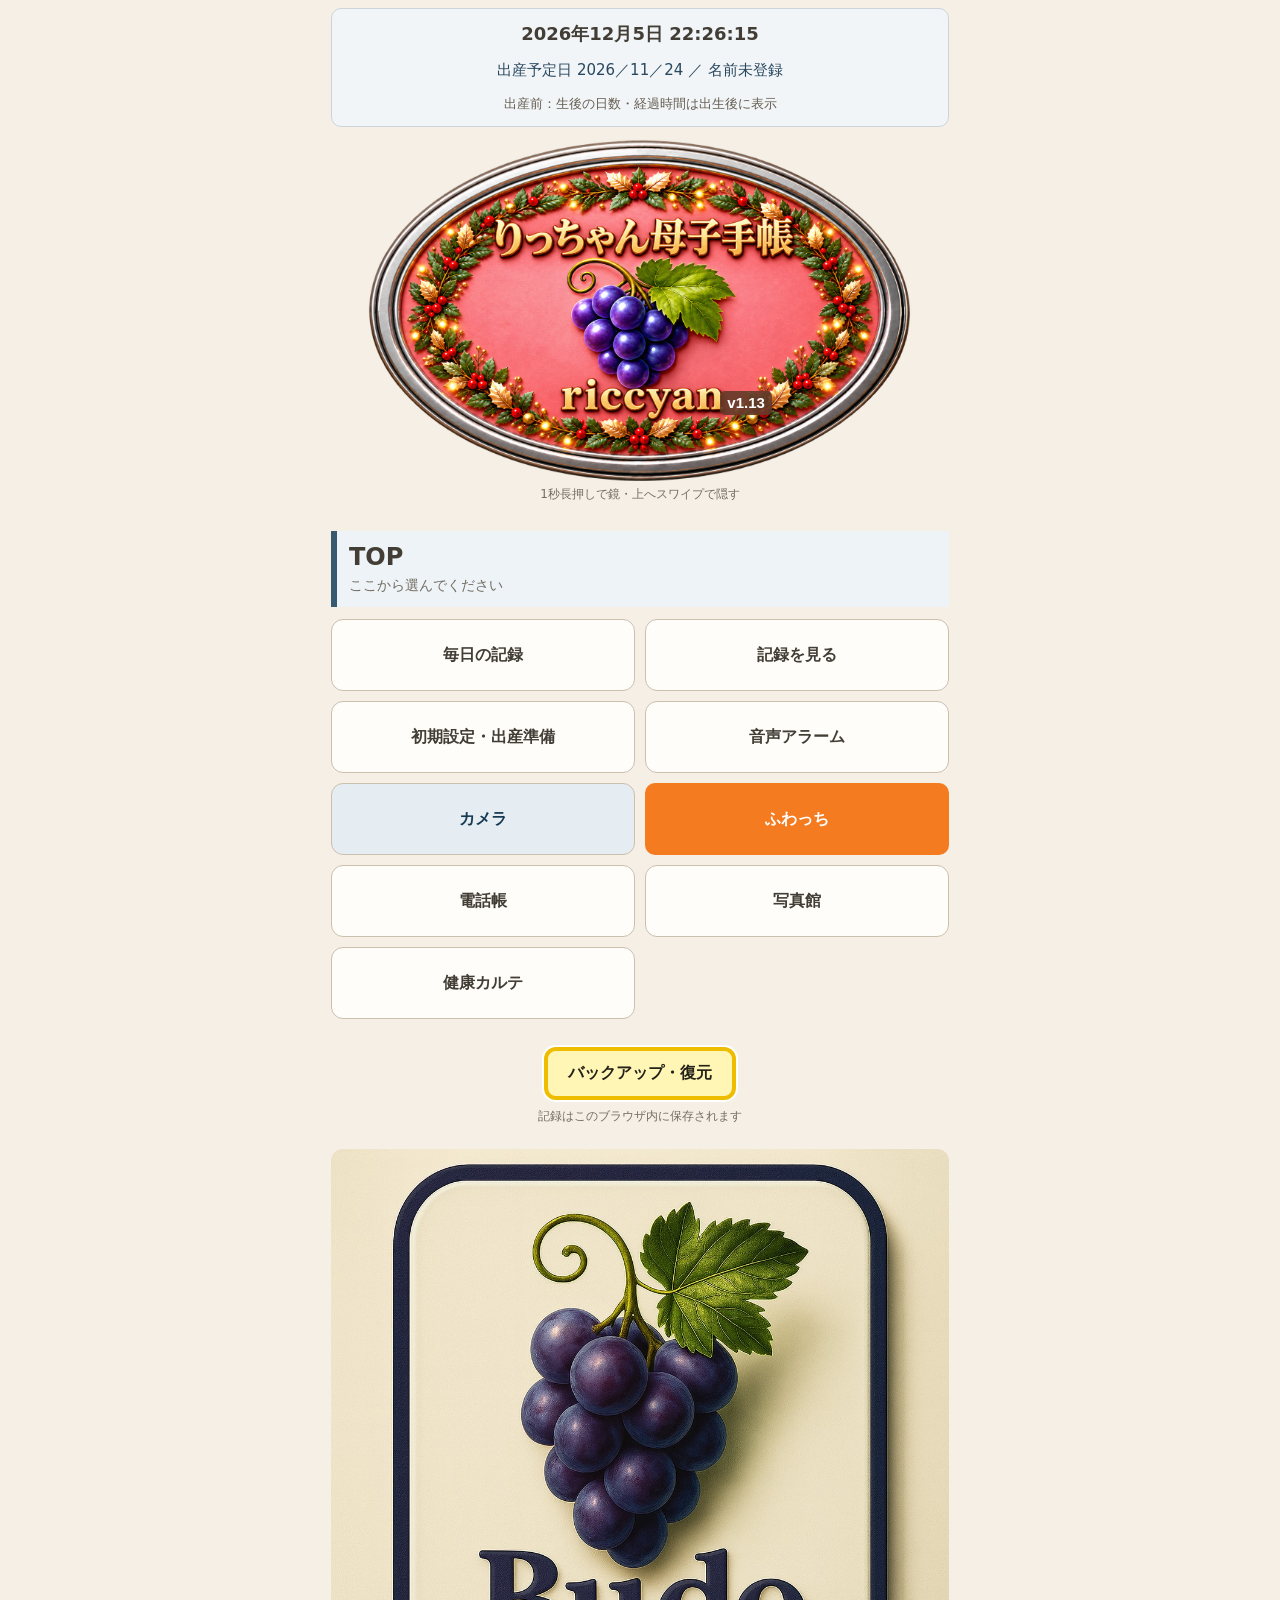
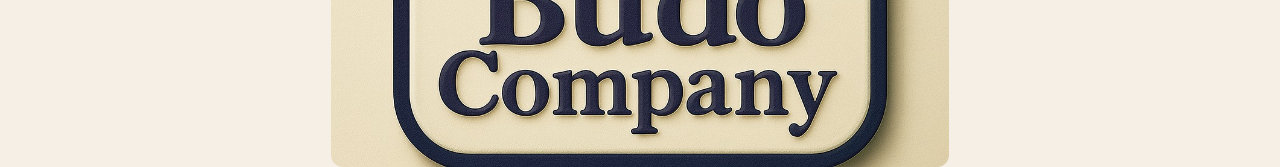
==== index.html @ f656ac37 "Add files via upload" ====
<!doctype html><html lang="ja"><meta charset="utf-8"><meta name="viewport" content="width=device-width,initial-scale=1,viewport-fit=cover"><meta name="theme-color" content="#f6efe5"><title>りっちゃん母子手帳</title><link rel="stylesheet" href="style.css?v=1.13"><body><main><button id="sign" class="sign" aria-label="りっちゃん母子手帳・1秒長押しで鏡"><img src="riccyan-sign-v1.02.png" alt="りっちゃん母子手帳 riccyan" width="1678" height="937"><small>1秒長押しで鏡・上へスワイプで隠す</small><span id="sign-version">v1.13</span></button><div id="clock-strip" role="group" aria-label="現在日時と出生からの経過時間"><div id="clock-now">時計を読み込み中…</div><small id="clock-age">出生日は設定から登録できます</small></div><nav id="nav"></nav><section id="view"></section><footer><button id="settings">設定・バックアップ</button><small>記録はこのブラウザ内に保存されます</small></footer></main><dialog id="dialog"></dialog><p id="status" role="status" aria-live="polite"></p><script src="core.js?v=1.13"></script><script src="app.js?v=1.13"></script><script src="expense-template.js?v=1.13"></script><script src="expense.js?v=1.13"></script><script src="extra.js?v=1.13"></script><script src="usability.js?v=1.13"></script><script src="header.js?v=1.13"></script><script src="administration.js?v=1.13"></script><script src="vaccine-library.js?v=1.13"></script><script src="folders.js?v=1.13"></script><script src="practical.js?v=1.13"></script><script src="alarms.js?v=1.13"></script><script src="clarity.js?v=1.13"></script><script src="family.js?v=1.13"></script><script src="clinic.js?v=1.13"></script><script src="daily-records.js?v=1.13"></script><script src="interaction.js?v=1.13"></script></body></html>
---- style.css ----
:root{font-family:system-ui,-apple-system,'Noto Sans JP',sans-serif;color:#423e36;background:#f6efe5;font-size:16px}*{box-sizing:border-box}body{margin:0}main{max-width:650px;margin:auto;padding:20px 16px 40px}button,input,textarea,select{font:inherit;color:inherit}button{min-height:46px;padding:10px 13px;border:1px solid #cbbfae;background:#fffdf9;border-radius:12px;cursor:pointer}button:focus-visible{outline:3px solid #8b9c70;outline-offset:2px}button.primary,nav button.active{background:#e0e8d9;border-color:#8d9e7d}button.danger{color:#973c35}input,textarea,select{padding:11px;border:1px solid #cbbfae;border-radius:8px;background:#fff;width:100%;min-height:45px}input::placeholder{color:#999}label{display:block;margin:12px 0}label small,small{display:block;color:#746d62;font-size:12px}h2{font-size:21px;font-weight:600;margin:22px 0 12px}h3{font-size:17px;margin:20px 0 10px}.sign{width:100%;background:#eadcc6;padding:24px 8px}.sign strong{display:block;font-size:25px;letter-spacing:1px;font-weight:600}.intro{text-align:center;color:#817262;font-size:14px}nav,.grid{display:grid;grid-template-columns:1fr 1fr;gap:9px}nav{margin:20px 0}nav button{padding:15px 4px}.row{display:flex;gap:9px;align-items:center;flex-wrap:wrap}.row>*{flex:1;min-width:0}.metrics{display:grid;grid-template-columns:1fr 1fr;gap:9px;margin:14px 0}.metric{padding:13px;border-radius:12px;background:#eeeadd}.metric strong{display:block;font-size:22px;font-weight:600}.metric span{font-size:13px}.entry{display:flex;align-items:center;gap:10px;padding:13px 0;border-bottom:1px solid #e3d9ca}.entry .info{flex:1;min-width:0;overflow-wrap:anywhere}.entry button{font-size:13px;padding:5px 10px}.empty{color:#81766a;padding:18px 0}.hint{font-size:13px;color:#766d60;line-height:1.7}textarea{min-height:120px;resize:vertical}.photos{display:grid;grid-template-columns:1fr 1fr;gap:12px}.photos img{width:100%;aspect-ratio:1;object-fit:cover;border-radius:12px}figure{margin:0}figcaption{font-size:13px;overflow-wrap:anywhere}footer{margin-top:28px;text-align:center}footer small{margin-top:14px}dialog{max-width:600px;width:calc(100% - 28px);max-height:90dvh;overflow:auto;border:1px solid #cbbfae;border-radius:18px;padding:20px;background:#fffaf2}dialog::backdrop{background:#332c2566}.actions{display:flex;gap:10px;margin-top:20px}.actions button{flex:1}video{width:100%;transform:scaleX(-1);border-radius:12px;background:#262626}#status{position:fixed;bottom:12px;left:50%;transform:translateX(-50%);background:#383d30;color:white;border-radius:12px;padding:12px;max-width:90%;z-index:9}#status:empty{display:none}.chart{width:100%;height:auto;display:block}svg text{font:12px system-ui;fill:#514a40}.chartbox{margin-bottom:20px}.check{display:flex;align-items:center;gap:10px}.check input{width:22px;min-height:22px}.check span{flex:1}.check.done span{text-decoration:line-through;color:#8a8175}details{margin:16px 0}summary{cursor:pointer;min-height:44px;padding:10px 0}@media(max-width:360px){main{padding:12px}.sign strong{font-size:22px}.metric strong{font-size:19px}}
.timeline{display:block;width:100%;text-align:left;margin:10px 0;padding:14px;border-left:5px solid #8d9e7d}.timeline strong{display:block}.receipt-image{max-width:100%;max-height:480px;object-fit:contain}.voice-controls{display:flex;gap:7px}.voice-controls button{flex:1;padding:12px 3px}.prewrap{white-space:pre-wrap;overflow-wrap:anywhere}dl{display:grid;grid-template-columns:1fr;gap:4px}dt{font-weight:600;margin-top:8px}dd{margin:0}article{border-bottom:1px solid #d6c9b6;padding-bottom:14px}button:disabled{opacity:.5;cursor:default}@media print{body{background:white}main{max-width:none;padding:0}nav,.sign,.intro,footer,#status,#print-visit{display:none!important}article{break-inside:avoid}dialog{display:none}}

.sign{padding:0;background:transparent;border:0;border-radius:0}.sign img{display:block;width:100%;height:auto}.sign small{margin-top:5px}
main{padding-bottom:145px}#nav{grid-template-columns:repeat(3,minmax(0,1fr));gap:7px;margin:14px 0 9px}#nav button{padding:12px 3px;min-width:0}.small-sign .sign{display:flex;align-items:center;justify-content:center;gap:10px}.small-sign .sign img{width:190px;max-width:65%}.small-sign .sign small{font-size:12px}.small-sign .intro{display:none}.display-options{display:flex;gap:8px;justify-content:flex-end;margin-bottom:12px}.display-options button{font-size:12px;min-height:36px;padding:5px 9px}.last-care{background:#eeeadd;padding:9px 12px;border-radius:12px}.last-care p{margin:5px 0}.last-care small{display:inline;margin-left:8px}.sleep-panel{display:flex;align-items:center;gap:8px;margin:9px 0;flex-wrap:wrap}.sleep-panel span{flex:1;min-width:120px}.quick-grid{display:grid;grid-template-columns:repeat(2,minmax(0,1fr));gap:9px}.quick-grid button{min-height:51px}.latest-growth{font-size:13px;line-height:1.6}.food-chips{display:flex;flex-wrap:wrap;gap:7px}.food-chips button{font-size:14px}.graph-controls{display:grid;grid-template-columns:1fr 1fr;gap:12px}.usable-chart text{font-size:14px}.back-button{margin-bottom:12px}.check input{flex:none}.report-options{margin:14px 0}.doctor-view .sign,.doctor-view .intro,.doctor-view #nav,.doctor-view footer,.doctor-view #status,.doctor-view #undo-strip{display:none}.doctor-view main{padding-bottom:25px}#thumb-dock{position:fixed;bottom:0;left:50%;transform:translateX(-50%);width:min(100%,650px);padding:10px 12px calc(10px + env(safe-area-inset-bottom));display:flex;gap:7px;background:#f4ebddf5;border-top:1px solid #d6c9b6;z-index:4;box-shadow:0 -3px 15px #55443315}#thumb-dock button{flex:1;min-width:0;padding:12px 2px;font-size:15px;min-height:52px;background:#e0e8d9;border-color:#9baa8d}#undo-strip{position:fixed;bottom:90px;left:50%;transform:translateX(-50%);width:min(94%,600px);background:#3d4935;color:#fff;padding:10px 13px;border-radius:12px;display:flex;gap:10px;align-items:center;z-index:7}#undo-strip[hidden]{display:none}#undo-strip span{flex:1}#undo-strip button{min-height:40px;padding:6px 12px;color:#423e36}#status{bottom:150px}.input-focused #thumb-dock{display:none}@media(max-width:360px){.display-options{justify-content:space-between}.small-sign .sign img{width:170px}#thumb-dock{padding-left:7px;padding-right:7px;gap:5px}#thumb-dock button{font-size:14px}.last-care{font-size:14px}}@media print{#thumb-dock,#undo-strip,.display-options,.back-button,.report-options{display:none!important}main{padding:0}}
/* v1.04 看板と時計 */
main{padding-top:8px}.sign{display:block;width:100%;overflow:hidden;max-height:470px;opacity:1;transition:max-height .22s ease,opacity .18s ease;margin:0;touch-action:pan-x;user-select:none;-webkit-user-select:none;-webkit-touch-callout:none}.sign img{width:100%;pointer-events:none}.sign small{pointer-events:none;font-size:12px;margin:2px 0 6px}.sign-hidden .sign{max-height:0;opacity:0;pointer-events:none}.sign:focus-visible{outline-offset:-3px}#clock-strip{width:100%;background:#e8e1d4;color:#423e36;padding:7px 10px;border-radius:8px;line-height:1.45;text-align:center;font-variant-numeric:tabular-nums;touch-action:pan-x;user-select:none;-webkit-user-select:none}#clock-now{font-size:16px;white-space:nowrap}#clock-age{display:block;font-size:12px;color:#655e52;min-height:18px}#undo-strip{position:static;transform:none;width:100%;margin:10px 0;padding:7px 10px;min-height:0;box-shadow:none;z-index:auto;font-size:14px;flex-wrap:wrap}#undo-strip[hidden]{display:none!important}#undo-strip span{flex:1;min-width:150px}#undo-strip button{flex:none;min-height:40px}#status{pointer-events:none;bottom:95px;max-width:min(90%,600px);font-size:14px}#dialog[open]~#status{display:none}.doctor-view #clock-strip{display:none}.display-options{margin:7px 0}#nav{margin-top:10px}@media(prefers-reduced-motion:reduce){.sign{transition:none}}@media(max-width:360px){#clock-now{font-size:14px}#clock-age{font-size:11px}.sign small{font-size:11px}}@media print{#clock-strip{display:none!important}}
.page-navigation,.dialog-navigation{display:flex;gap:9px;margin:0 0 14px}.page-navigation button,.dialog-navigation button{flex:1}.home-modes{display:grid;grid-template-columns:1fr 1fr;gap:12px}.home-modes button{min-height:72px;font-weight:600}.day-heading h2{font-size:20px}.day-summary{background:#eeeadd;padding:10px 14px;border-radius:8px}.day-summary dl{margin:0}.day-record{display:flex;gap:12px;padding:14px 0;break-inside:avoid}.day-time{width:65px;flex:none;font-variant-numeric:tabular-nums}.day-content{flex:1;min-width:0;overflow-wrap:anywhere}.day-content strong{font-weight:500}.day-content p{margin:7px 0}.day-content button{margin-top:8px}.day-memo{margin:18px 0;border-top:1px solid #cbbfae}.receipt-finder{background:#282925;border-radius:10px;padding:10px;color:#fff}.receipt-finder video{width:100%;max-height:360px;object-fit:contain;transform:none;background:#141414}.receipt-finder p{font-size:14px}.receipt-finder button{color:#423e36;margin:5px}.receipt-finder #receipt-shutter{min-height:56px;min-width:130px;background:#e1e8da}.receipt-image[hidden],video[hidden]{display:none}.doctor-view .page-navigation{display:flex}.doctor-view .report-options{display:block}.doctor-view .day-heading{margin-top:10px}@media print{.page-navigation,.dialog-navigation,#nav,footer,.report-options,.day-record button,.day-memo button{display:none!important}.day-heading h2{margin-top:0}main{max-width:none}.day-summary{background:transparent;border-bottom:1px solid #777;padding:6px 0}.day-record{font-size:12px;padding:7px 0}.day-content p{margin:3px 0}.day-memo{break-inside:avoid}}

/* v1.06 */
.folder-grid{display:grid;gap:8px;margin:14px 0}.folder-grid button{display:flex;align-items:center;gap:12px;text-align:left;min-height:54px;background:#fff;border:1px solid #bbb}.folder-grid button span:last-child{margin-left:auto}.folder-icon{color:#a77b2c;font-size:24px}.breadcrumbs{display:flex;align-items:center;gap:4px;flex-wrap:wrap;margin:12px 0}.breadcrumbs button{border:0;background:transparent;padding:5px 7px;min-height:36px;font-size:13px}.date-shortcuts{display:flex;gap:7px;align-items:end;flex-wrap:wrap;margin:14px 0}.date-shortcuts label{margin:0;flex:1;min-width:145px}.choices{display:flex;flex-wrap:wrap;gap:8px}.choices label{display:flex;align-items:center;gap:6px;padding:9px;border:1px solid #c3bbae;border-radius:6px;background:#fff;min-height:44px;margin:0}.choices input{width:auto;margin:0}.choices label:has(input:checked){background:#e2ecdf;border-color:#426b52}fieldset{margin:16px 0;border:1px solid #b9b4aa;border-radius:7px;padding:12px}legend{padding:0 6px}.leaf-record{border-bottom:1px solid #c7c4bd;padding:14px 0}.leaf-record p{margin:8px 0}.graph-controls{flex-wrap:wrap}.vax-encyclopedia dt{font-weight:bold;border-top:1px solid #d2cdc2;padding-top:12px;margin-top:12px}.vax-encyclopedia dd{margin:8px 0 12px;line-height:1.8}.ocr-section{border:1px solid #a6b6a0;border-radius:8px;padding:12px;margin:16px 0}.ocr-section textarea{min-height:140px}#ocr-status{font-weight:600}.page-navigation button{min-width:90px}@media(max-width:480px){.graph-controls label{flex:1;min-width:85px}.breadcrumbs{gap:0}.breadcrumbs button{font-size:12px}}
/* v1.07：実用の入口を明確にする */
.sign{position:relative}#sign-version{position:absolute;left:63%;top:68%;font:700 clamp(10px,2.7vw,15px)/1.2 sans-serif;color:#fff;background:#653b29e8;padding:3px 7px;border-radius:5px;pointer-events:none}footer .backup-special{border:4px solid #efbd00;background:#fff6b5;color:#242218;font-weight:800;padding:12px 20px;box-shadow:0 0 0 2px #fff}footer small{display:block;margin-top:8px}.whowatch-button{display:flex;justify-content:center;align-items:center;min-height:52px;padding:12px;border-radius:10px;background:#f47b20;color:#fff;text-decoration:none;font-weight:800}.camera-home{background:#e6edf2!important;color:#173a53!important}.graph-first{border-bottom:2px solid #c3cec0;margin-bottom:22px;padding-bottom:12px}.graph-first h3{margin-top:12px}.ocr-archive-text{white-space:pre-wrap;overflow-wrap:anywhere}.camera-mode main,.alarm-mode main{max-width:100%;min-height:100dvh}.camera-mode #sign,.camera-mode #clock-strip,.camera-mode #nav,.camera-mode footer,.alarm-mode #sign,.alarm-mode #clock-strip,.alarm-mode #nav,.alarm-mode footer{display:none}.fast-camera{background:#131717;color:#fff;border-radius:12px;overflow:hidden;position:relative;text-align:center}.fast-camera video{width:100%;max-height:65dvh;object-fit:contain;display:block}.fast-camera p{padding:8px}.fast-camera #fast-shutter{width:90px;height:70px;border-radius:35px;border:5px solid #ddd;background:#fff;color:#111;font-weight:bold;font-size:20px;margin:10px}.native-camera-button{position:relative;overflow:hidden;display:inline-flex;align-items:center;min-height:48px;background:#fff;border:1px solid #aaa;padding:10px;border-radius:8px}.native-camera-button input{position:absolute;inset:0;opacity:0;width:100%;height:100%;cursor:pointer}#shot-image{max-width:100%;max-height:45dvh;object-fit:contain}.alarm-face{text-align:center;padding:16px 8px;background:#15282b;color:#fff;border-radius:14px}#alarm-big-clock{font-size:clamp(44px,12vw,110px);font-variant-numeric:tabular-nums;line-height:1.3;font-weight:700}#alarm-next{font-size:18px;overflow-wrap:anywhere}#alarm-countdown{font-size:clamp(18px,5vw,30px);padding:15px}#alarm-chips{display:grid;grid-template-columns:repeat(auto-fit,minmax(130px,1fr));gap:10px;margin:16px 0}.alarm-item{border:1px solid #c0c5bf;border-radius:9px;padding:8px;display:grid;gap:6px}.alarm-item button{min-height:42px}.alarm-chip{display:grid;gap:5px;user-select:none;-webkit-user-select:none;touch-action:pan-y}.alarm-chip.enabled{background:#d7ebd7;border:2px solid #48754b}.alarm-chip strong{font-size:22px}.alarm-repeat.active{background:#efdfac;border-color:#a7892b}.alarm-hold{width:100%;min-height:94px;background:#c85f2c;color:#fff;font-size:20px;font-weight:800;user-select:none;-webkit-user-select:none}.alarm-ring-controls{display:flex;gap:12px;margin:12px 0}.alarm-ring-controls button{flex:1;font-size:18px;min-height:54px}.alarm-ring-controls button:first-child{background:#942b31;color:#fff}.camera-mode #view,.alarm-mode #view{padding-top:8px}@media(min-width:850px){.camera-mode main{max-width:900px}.alarm-mode main{max-width:960px}}.home-modes{display:grid;grid-template-columns:repeat(2,minmax(0,1fr));gap:10px}#nav{flex-wrap:wrap}
/* v1.08 clear navigation */
[hidden]{display:none!important}
.focused-mode #sign{display:none!important}
.page-navigation,.dialog-navigation{display:flex;gap:12px;padding:10px 0;background:#fff;position:sticky;top:0;z-index:4}
.page-navigation button,.dialog-navigation button{min-height:48px;min-width:100px;background:#eaf3fc;color:#183f64;border:2px solid #91b5d6;font-weight:700}
.page-navigation [data-home],.dialog-navigation [data-home]{background:#fff3dc;border-color:#ccad70;color:#57411d}
.top-marker{border-left:6px solid #385a71;background:#edf3f6;padding:12px;font-size:24px}
.top-marker small{display:block;font-size:14px;font-weight:400;margin-top:6px}
.milk-total{background:#eef5fa;border:1px solid #abc5d7;border-radius:10px;padding:12px;margin:12px 0}
.milk-total p{font-size:26px;font-weight:700;margin:6px 0}
#dialog input[type=datetime-local]{min-height:48px;width:100%;box-sizing:border-box}
/* v1.09 family header, observation palette and wheels */
#clock-strip{position:relative;margin:0 0 12px;padding:12px 8px;background:#f2f5f7;border:1px solid #ccd4db;border-radius:10px;text-align:center;touch-action:pan-y}
#clock-now{font-size:18px;font-weight:700}#clock-profile{font-size:15px;margin:6px 0}#clock-age{display:block;font-size:13px}
.cover-photo{text-align:center;margin:20px 0}.cover-photo button{width:100%;max-width:320px;padding:8px;background:#fff}.baby-photo{display:block;max-width:100%;max-height:260px;object-fit:contain;border-radius:10px;margin:auto}.photo-placeholder{display:block;border:2px dashed #acb8c2;padding:28px 12px;border-radius:10px;color:#475b69}.photo-placeholder small{font-size:14px}
#company-logo{display:flex;align-items:center;justify-content:center;gap:8px;margin:25px 0 12px;color:#6b497a;font-size:18px}#company-logo svg{width:54px;height:54px}
.phonebook-grid{display:grid;grid-template-columns:repeat(2,minmax(0,1fr));gap:12px}.phone-slot{min-height:100px;overflow-wrap:anywhere;display:flex;flex-direction:column;gap:6px}.phone-slot small{color:#687981}.phone-call{display:block;padding:16px;background:#e8f1eb;border:2px solid #9ab5a2;border-radius:12px;text-align:center;font-weight:bold;margin:14px 0;color:#294631}
.swatch-grid{display:grid;gap:8px;margin:12px 0}.urine-palette{grid-template-columns:repeat(5,minmax(0,1fr))}.poo-palette{grid-template-columns:repeat(3,minmax(0,1fr))}.swatch{padding:5px!important;border:2px solid #cbd1d6!important;background:#fff!important;min-width:0;min-height:48px}.swatch span{display:block;height:42px;border:1px solid #b8b8b8;border-radius:5px}.swatch small{font-size:12px;display:block;margin-top:4px;color:#303a40}.swatch[aria-pressed=true]{outline:3px solid #385a71;outline-offset:1px}.selected-colour{display:flex;align-items:center;gap:14px;background:#f3f5f7;padding:12px;border-radius:10px}#colour-preview{width:74px;height:54px;border:1px solid #777;border-radius:6px;flex-shrink:0}.colour-picker{min-width:0}
.month-navigation{display:flex;align-items:center;justify-content:space-between;gap:6px;margin:14px 0}.colour-calendar{display:grid;grid-template-columns:repeat(7,minmax(0,1fr));gap:4px}.weekday{text-align:center;font-size:13px}.colour-day{padding:5px 2px!important;min-height:84px;min-width:0;display:flex;flex-direction:column;gap:5px;align-items:center;background:#fff!important;border:1px solid #bec8d0!important}.colour-day small{font-size:10px}.day-swatches{display:flex;flex-wrap:wrap;justify-content:center;gap:2px}.day-swatches i{display:block;width:12px;height:16px;border:1px solid #a0a0a0}.record-colour{display:inline-block;width:38px;height:30px;border:1px solid #999;border-radius:5px;float:right}.colour-month-button{margin:10px 0;width:100%;background:#eef0f8}
.input-methods{display:flex;gap:8px;margin:4px 0 12px}.input-methods button{font-size:13px;min-height:36px;padding:6px 10px}.input-methods button:first-child{background:#eaf1f8}.input-methods button:last-child{background:#fff}.wheel-group{display:flex;gap:5px;justify-content:center;margin:20px 0;max-width:100%;overflow-x:auto}.wheel-column{min-width:36px;flex:1;text-align:center}.wheel-column small{display:block;font-size:12px;margin-bottom:6px}.wheel-list{height:144px;overflow-y:auto;scroll-snap-type:y mandatory;overscroll-behavior:contain;padding:48px 0;box-sizing:border-box;border-top:1px solid #b7c9d8;border-bottom:1px solid #b7c9d8;scrollbar-width:none;background:linear-gradient(#f7f9fb 0 33.333%,#e5eff8 33.333% 66.666%,#f7f9fb 66.666%)}.wheel-list::-webkit-scrollbar{display:none}.wheel-list button{display:block;width:100%;height:48px;min-height:48px;margin:0!important;padding:0!important;border:0!important;border-radius:0;background:transparent!important;color:#677884;font-size:21px;scroll-snap-align:center;font-variant-numeric:tabular-nums}.wheel-list button[aria-selected=true]{font-weight:800;color:#143d60}.decimal-dot{align-self:center;font-size:24px}.wheel-column:has([aria-label=年]){min-width:62px}
@media(max-width:380px){.urine-palette{gap:5px}.swatch span{height:36px}.colour-calendar{gap:2px}.wheel-group{gap:2px}}
#clock-profile{display:block;width:100%;min-height:36px;padding:6px;background:transparent;border:0;color:#29485f;border-radius:6px}#clock-profile:focus-visible{outline:2px solid #6993b4}
/* v1.10 supplied phonebook design and company logo */
.phone-directory{background:#fff;border:1px solid #ddd4e4;border-top:3px solid #70527f;border-radius:20px;padding:18px;min-width:0;color:#201526}
.phone-directory h2{margin:4px 0 16px}.phone-directory .hint{color:#715780;line-height:1.7;margin-bottom:16px}
.phone-rows{display:flex;flex-direction:column;gap:12px}.phone-row{display:grid;grid-template-columns:minmax(0,1fr) 68px;gap:8px;align-items:center;min-width:0}
.phone-track{position:relative;height:82px;min-width:0;border-radius:18px;background:#f0eaf4;border:1px solid #cbbbd5;overflow:hidden;touch-action:pan-y}
.phone-line{position:absolute;left:12px;right:18px;top:35px;height:12px;background:#c9bdcf}.phone-symbol{position:absolute;right:12px;top:28px;font-size:27px;color:#735183;line-height:1}
.phone-card{position:absolute;left:5px;top:5px;bottom:5px;width:70%;box-sizing:border-box;display:flex;flex-direction:column;justify-content:center;gap:8px;background:#fff;border:1px solid #cbbbd5;border-radius:13px;padding:9px 18px;pointer-events:none;overflow:hidden;color:#24122b}
.phone-card strong{font-size:14px;white-space:nowrap;overflow:hidden;text-overflow:ellipsis}.phone-card small{font-size:12px;white-space:nowrap;overflow:hidden;text-overflow:ellipsis;color:#6d5978}
.phone-slider{position:absolute;inset:0;width:100%;height:100%;margin:0;padding:0;border:0;background:transparent;appearance:none;-webkit-appearance:none;cursor:grab;touch-action:pan-y;min-height:0}
.phone-slider::-webkit-slider-runnable-track{height:100%;background:transparent}.phone-slider::-webkit-slider-thumb{appearance:none;-webkit-appearance:none;width:70%;height:80px;background:transparent;border:0}.phone-slider::-moz-range-track{height:100%;background:transparent}.phone-slider::-moz-range-thumb{width:70%;height:80px;background:transparent;border:0}.phone-slider:focus-visible{outline:3px solid #826299;outline-offset:-4px}.phone-slider:disabled{opacity:1;cursor:default}
.phone-edit-button{min-height:50px;padding:8px!important;border:1px solid #cbbbd5;background:#fff;border-radius:13px;color:#25142d;font-size:14px}
#company-logo{display:block;width:100%;max-width:100%;margin:24px 0 0;padding:0;box-sizing:border-box}#company-logo img{display:block;width:100%;height:auto;max-width:100%;border-radius:12px}
@media(max-width:400px){.phone-directory{padding:12px}.phone-row{grid-template-columns:minmax(0,1fr) 56px;gap:7px}.phone-card{padding:8px}.phone-card strong{font-size:13px}.phone-card small{font-size:11px}}
/* v1.11 observation, medical day sheet, gallery and protected reset */
.health-dates{display:grid;grid-template-columns:auto minmax(0,1fr) auto;gap:8px;align-items:start;margin:12px 0}.health-dates label{margin:0}.health-sheet{padding:16px;background:#fff;border:1px solid #bac9d3;border-radius:12px;touch-action:pan-y}.health-sheet header{border-bottom:2px solid #7295ae;padding-bottom:10px}.health-sheet h3{font-size:18px;margin:0 0 8px}.health-sheet header p{margin:8px 0 0;font-size:13px;line-height:1.6}.health-metrics{display:grid;grid-template-columns:repeat(3,minmax(0,1fr));gap:0;margin:12px 0}.health-metrics>div{border-bottom:1px solid #dce4e9;padding:8px 5px;min-width:0}.health-metrics dt{font-size:12px;color:#526773}.health-metrics dd{margin:5px 0 0;font-size:14px;font-weight:bold;overflow-wrap:anywhere}.health-timeline section{display:grid;grid-template-columns:72px minmax(0,1fr);gap:10px;border-top:1px solid #dde4e8;padding:9px 0}.health-timeline time{font-size:12px;color:#536674;overflow-wrap:anywhere}.health-timeline strong{font-size:13px;font-weight:500;line-height:1.6}.health-timeline p{font-size:13px;margin:4px 0}.health-edit{font-size:11px!important;min-height:28px!important;padding:3px 8px!important;margin-top:4px}.health-colour{display:inline-block;width:24px;height:20px;border:1px solid #999;vertical-align:middle;margin-left:5px}.health-footer{margin:12px 0}.health-footer p{font-size:12px}.health-sheet h4{margin:14px 0 7px}.health-timeline:empty:after{content:'記録はありません';font-size:13px;color:#526773}
.gallery-mode{background:#000!important}.gallery-mode main>#clock-strip,.gallery-mode #sign,.gallery-mode footer{display:none!important}#gallery-view{position:fixed;inset:0;z-index:100;background:#000;color:#fff;display:flex;align-items:center;justify-content:center}#gallery-photo{width:100%;height:100%;object-fit:contain;cursor:pointer}.gallery-empty{text-align:center;padding:20px}.gallery-controls{position:absolute;bottom:max(18px,env(safe-area-inset-bottom));left:max(12px,env(safe-area-inset-left));right:100px;display:flex;flex-wrap:wrap;gap:6px;align-items:center;background:#0009;border-radius:10px;padding:6px}.gallery-controls button{background:#262626;color:#fff;border:1px solid #777;min-height:40px;padding:7px 10px;font-size:12px}#gallery-counter{font-size:12px;padding:5px}#gallery-exit{position:absolute;right:max(14px,env(safe-area-inset-right));bottom:max(20px,env(safe-area-inset-bottom));background:#fff;color:#111;border:2px solid #aaa;min-width:76px;min-height:48px;font-weight:700}#gallery-drafts{display:grid;grid-template-columns:repeat(2,minmax(0,1fr));gap:10px}#gallery-drafts figure{margin:0}#gallery-drafts img{width:100%;height:110px;object-fit:contain;background:#eee}#gallery-drafts button{width:100%;font-size:12px;padding:6px}.voice-preview{border:1px solid #aebfcc;background:#eff5f8;border-radius:10px;padding:9px;margin:12px 0}.voice-preview button{font-size:13px;min-height:40px}.voice-preview p{font-size:12px;margin:6px 0}.erase-panel{border:3px solid #d41220;padding:16px;border-radius:14px;margin-top:30px;background:#fff4f4}.erase-panel h3{color:#a60012}.erase-panel p{font-size:13px;line-height:1.7}#erase-button{width:100%;min-height:90px;padding:18px;background:#e00016;color:#fff;border:3px solid #92000c;border-radius:12px;font-size:18px;font-weight:800;touch-action:none;user-select:none;-webkit-user-select:none}#erase-button.armed{animation:erase-flash .6s steps(2,end) infinite}#erase-cancel{width:100%;min-height:48px;margin-top:12px;background:#fff;color:#a00012;border:2px solid #c00015}#weather-results{display:flex;flex-direction:column;gap:8px}#weather-results button{text-align:left;line-height:1.5}#weather-day-line{font-size:13px;line-height:1.7}
@keyframes erase-flash{0%{background:#e00016;color:#fff}50%{background:#fff;color:#c00010}}
@media(max-width:380px){.health-sheet{padding:10px}.health-metrics{grid-template-columns:repeat(2,minmax(0,1fr))}.health-dates{gap:5px}.health-dates button{padding:10px 6px}.gallery-controls{right:92px}}
@media print{body,main{background:#fff!important;max-width:none!important;padding:0!important}#sign,#clock-strip,#nav,footer,.page-navigation,.health-dates,.health-footer,.health-edit,body>dialog,#status{display:none!important}#view>h2,.health-sheet~p{display:none!important}.health-sheet{border:0;padding:0}.health-sheet section{break-inside:avoid}.health-sheet{font-size:10pt}.health-metrics{grid-template-columns:repeat(3,minmax(0,1fr))}}
.reset-notice{position:fixed;inset:0;z-index:10000;margin:0;padding:40px 20px;background:#fff;color:#9c0010;font-size:18px;line-height:1.8}
.weather-credit{display:block;font-size:11px;font-weight:400;margin-top:7px;color:#5b6b75}
/* v1.12 time-based repeated records and compact doctor tables */
.only-clock #clock-profile,.only-clock #clock-age{display:none!important}.only-clock #clock-strip{padding:8px;margin-bottom:8px}body{padding-bottom:0!important}body main{padding-bottom:0!important}footer{padding-bottom:0!important;margin-bottom:0!important}#company-logo{margin-bottom:0!important}#company-logo img{margin-bottom:0!important}
.now-button{display:block;min-height:42px;background:#e8f1f9;border:1px solid #88a9c5;color:#214962;margin:7px 0}.amount-chips{display:flex;flex-wrap:wrap;gap:8px;margin:10px 0}.amount-chips button{min-height:44px;background:#eff4f7}.feed-totals{margin:10px 0}.feed-totals>div{display:grid;grid-template-columns:minmax(120px,1fr) 1.4fr;gap:10px;border-bottom:1px solid #cddbe5;padding:7px 0}.feed-totals dt{font-size:13px}.feed-totals dd{margin:0;font-size:14px;font-weight:700}.health-sheet .milk-total{padding:10px}.health-layout{display:flex;flex-wrap:wrap;gap:8px;margin:10px 0}.health-layout button{font-size:13px;min-height:38px}.health-layout button[aria-pressed=true]{background:#dfeaf4;border:2px solid #7398b5}.health-layout p{width:100%;margin:0}
.health-timeline.event-timeline section{display:block;border:0;padding:0}.event-group{margin:12px 0}.event-group h5{margin:0;padding:9px;background:#eaf0f5;font-size:14px;border:1px solid #c1ced9;border-bottom:0;border-radius:8px 8px 0 0}.event-scroll{max-height:300px;overflow:auto;border:1px solid #c1ced9;overscroll-behavior-y:contain;scrollbar-gutter:stable}.events-table{border-collapse:collapse;width:100%;font-size:13px;table-layout:fixed;background:#fff}.events-table th{position:sticky;top:0;z-index:1;background:#f1f5f8;text-align:left;padding:8px}.events-table th:first-child{width:80px}.events-table td{vertical-align:top;padding:9px 8px;border-bottom:1px solid #dce4eb;overflow-wrap:anywhere;line-height:1.6}.events-table p{margin:4px 0}.events-table td:first-child{font-variant-numeric:tabular-nums;font-size:12px}.event-timeline .health-edit{display:block}
@media(max-width:380px){.feed-totals>div{grid-template-columns:1fr 1.25fr;gap:6px}.events-table th:first-child{width:68px}.events-table td{padding:7px 5px}.event-scroll{max-height:270px}}
@media print{.event-scroll{max-height:none;overflow:visible;scrollbar-gutter:auto}.events-table th{position:static}.health-layout{display:none!important}.event-timeline section,.events-table{break-inside:auto!important}.events-table tr{break-inside:avoid}}
.milk-total p.hint{font-size:.82rem;font-weight:400;line-height:1.5;margin:.5rem 0 0}
/* v1.13 natural scrolling and compact controls */
.event-scroll{overscroll-behavior-y:auto;touch-action:pan-y pinch-zoom;scrollbar-gutter:auto}
#save-question{z-index:10010;max-width:420px}#save-question .actions{margin-bottom:12px}#leave-stay{width:100%}
.phone-row{display:block}.simple-phone{width:100%;height:72px;user-select:none;-webkit-user-select:none;touch-action:pan-y pinch-zoom;cursor:grab}.simple-phone:focus-visible{outline:3px solid #7295ae}.simple-phone .phone-card{width:72%;padding:8px 12px;gap:4px}
#alarm-chips.alarm-slots{display:flex;flex-direction:column;gap:5px;margin-top:10px}.alarm-slots .alarm-item{display:grid;grid-template-columns:minmax(0,1fr) auto;padding:0;border:0;gap:5px}.alarm-slots .alarm-chip{display:grid;grid-template-columns:24px 55px minmax(0,1fr) 35px;align-items:center;gap:5px;text-align:left;padding:7px 8px;min-height:44px;border-radius:7px}.alarm-slots .alarm-chip strong{font-size:15px}.alarm-short{overflow-wrap:anywhere;font-size:14px}.alarm-number{font-size:11px}.alarm-slots [data-alarm-edit]{min-height:44px;font-size:12px;padding:6px}.alarm-empty{text-align:left;min-height:40px;padding:7px 10px;border-radius:7px;font-size:13px;color:#766d60;background:#f8f6f2}.alarm-mode main{min-height:0}
#gallery-photo{touch-action:none;user-select:none;-webkit-user-select:none;-webkit-user-drag:none}.gallery-pick{padding:4px;min-height:0;background:white;width:100%}.gallery-remove{touch-action:pan-y;user-select:none;-webkit-user-select:none}.gallery-pick:focus-visible{outline:3px solid #7295ae}
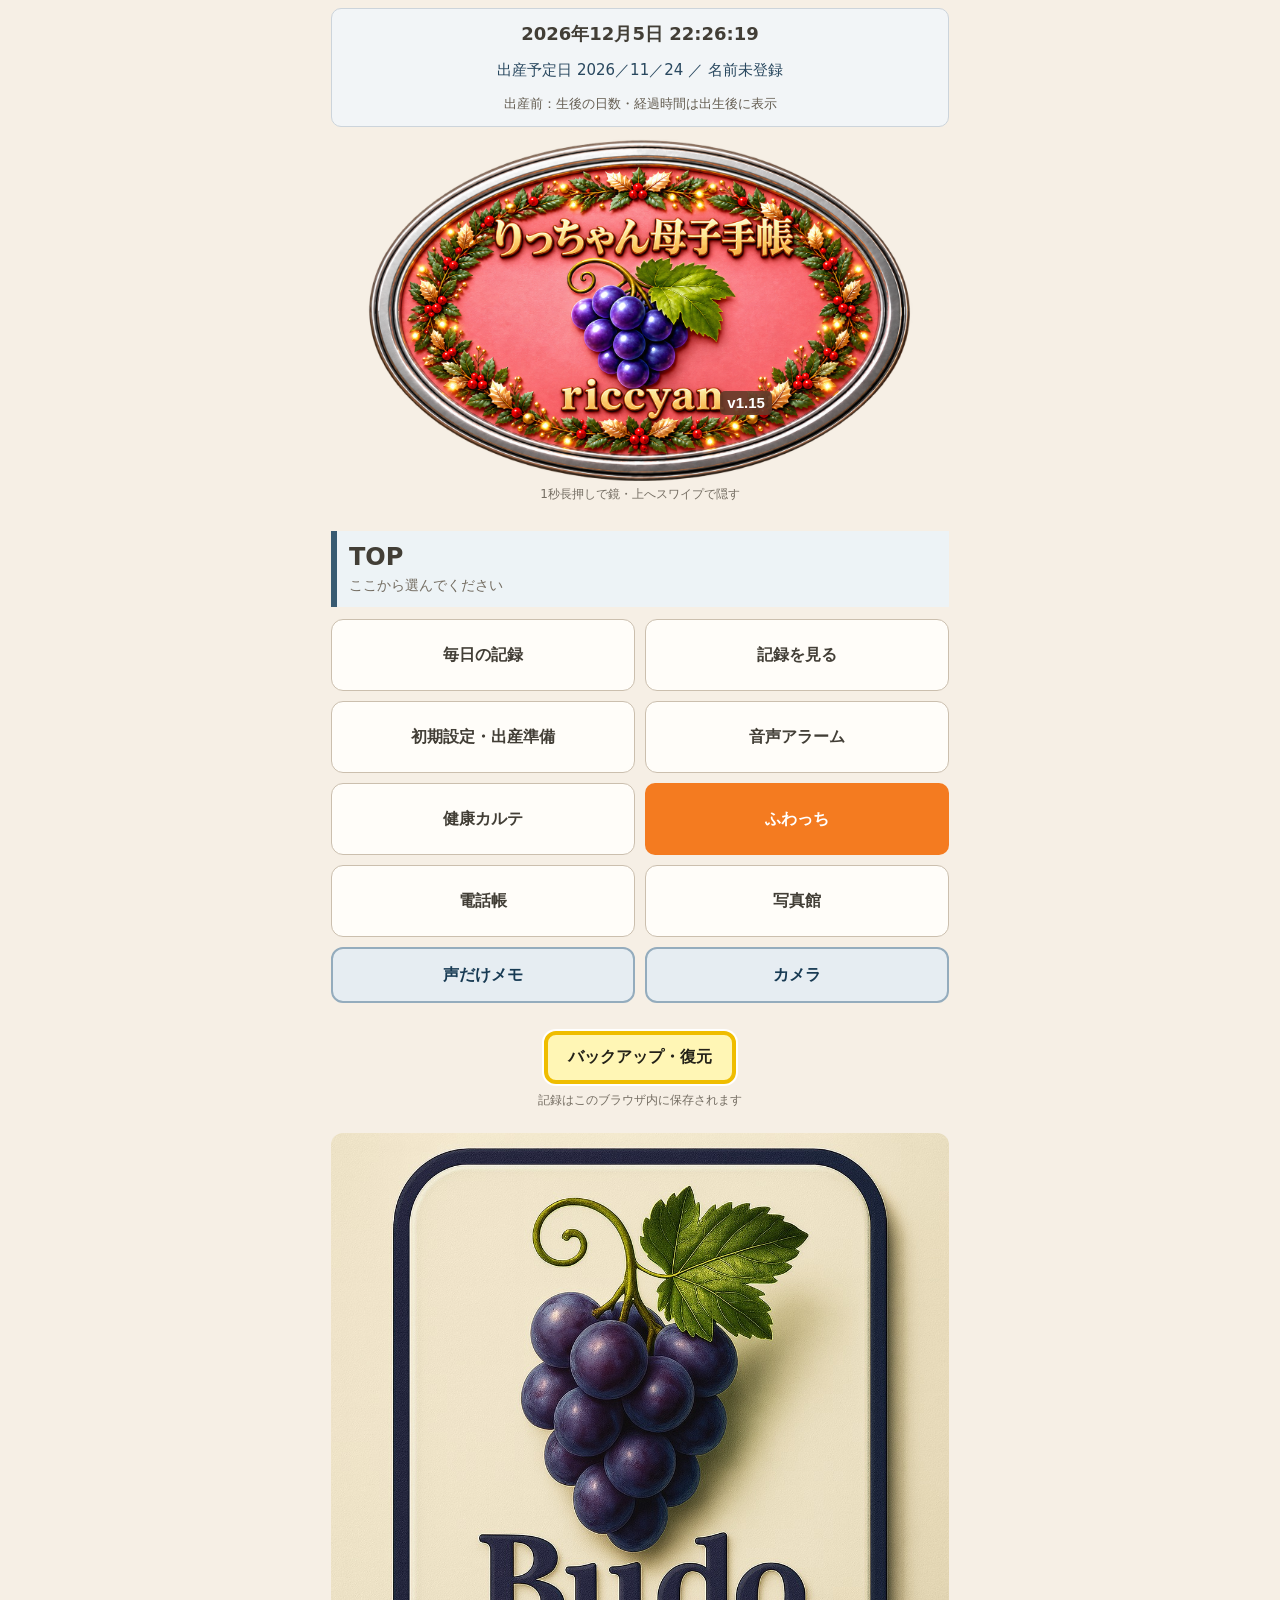
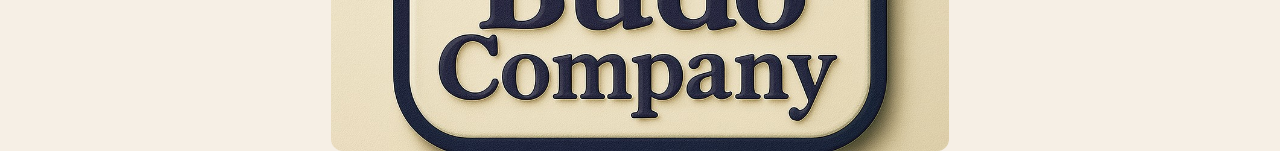
==== commit d9a3a59e: "Add files via upload" ====
--- a/index.html
+++ b/index.html
@@ -1 +1 @@
-<!doctype html><html lang="ja"><meta charset="utf-8"><meta name="viewport" content="width=device-width,initial-scale=1,viewport-fit=cover"><meta name="theme-color" content="#f6efe5"><title>りっちゃん母子手帳</title><link rel="stylesheet" href="style.css?v=1.13"><body><main><button id="sign" class="sign" aria-label="りっちゃん母子手帳・1秒長押しで鏡"><img src="riccyan-sign-v1.02.png" alt="りっちゃん母子手帳 riccyan" width="1678" height="937"><small>1秒長押しで鏡・上へスワイプで隠す</small><span id="sign-version">v1.13</span></button><div id="clock-strip" role="group" aria-label="現在日時と出生からの経過時間"><div id="clock-now">時計を読み込み中…</div><small id="clock-age">出生日は設定から登録できます</small></div><nav id="nav"></nav><section id="view"></section><footer><button id="settings">設定・バックアップ</button><small>記録はこのブラウザ内に保存されます</small></footer></main><dialog id="dialog"></dialog><p id="status" role="status" aria-live="polite"></p><script src="core.js?v=1.13"></script><script src="app.js?v=1.13"></script><script src="expense-template.js?v=1.13"></script><script src="expense.js?v=1.13"></script><script src="extra.js?v=1.13"></script><script src="usability.js?v=1.13"></script><script src="header.js?v=1.13"></script><script src="administration.js?v=1.13"></script><script src="vaccine-library.js?v=1.13"></script><script src="folders.js?v=1.13"></script><script src="practical.js?v=1.13"></script><script src="alarms.js?v=1.13"></script><script src="clarity.js?v=1.13"></script><script src="family.js?v=1.13"></script><script src="clinic.js?v=1.13"></script><script src="daily-records.js?v=1.13"></script><script src="interaction.js?v=1.13"></script></body></html>
+<!doctype html><html lang="ja"><meta charset="utf-8"><meta name="viewport" content="width=device-width,initial-scale=1,viewport-fit=cover"><meta name="theme-color" content="#f6efe5"><title>りっちゃん母子手帳</title><link rel="stylesheet" href="style.css?v=1.15"><body><main><button id="sign" class="sign" aria-label="りっちゃん母子手帳・1秒長押しで鏡"><img src="riccyan-sign-v1.02.png" alt="りっちゃん母子手帳 riccyan" width="1678" height="937"><small>1秒長押しで鏡・上へスワイプで隠す</small><span id="sign-version">v1.15</span></button><div id="clock-strip" role="group" aria-label="現在日時と出生からの経過時間"><div id="clock-now">時計を読み込み中…</div><small id="clock-age">出生日は設定から登録できます</small></div><nav id="nav"></nav><section id="view"></section><footer><button id="settings">設定・バックアップ</button><small>記録はこのブラウザ内に保存されます</small></footer></main><dialog id="dialog"></dialog><p id="status" role="status" aria-live="polite"></p><script src="core.js?v=1.15"></script><script src="app.js?v=1.15"></script><script src="expense-template.js?v=1.15"></script><script src="expense.js?v=1.15"></script><script src="extra.js?v=1.15"></script><script src="usability.js?v=1.15"></script><script src="header.js?v=1.15"></script><script src="administration.js?v=1.15"></script><script src="vaccine-library.js?v=1.15"></script><script src="folders.js?v=1.15"></script><script src="practical.js?v=1.15"></script><script src="alarms.js?v=1.15"></script><script src="clarity.js?v=1.15"></script><script src="family.js?v=1.15"></script><script src="clinic.js?v=1.15"></script><script src="daily-records.js?v=1.15"></script><script src="interaction.js?v=1.15"></script><script src="media-fix.js?v=1.15"></script><script src="sleep-mirror.js?v=1.15"></script></body></html>
--- a/style.css
+++ b/style.css
@@ -67,3 +67,13 @@
 .phone-row{display:block}.simple-phone{width:100%;height:72px;user-select:none;-webkit-user-select:none;touch-action:pan-y pinch-zoom;cursor:grab}.simple-phone:focus-visible{outline:3px solid #7295ae}.simple-phone .phone-card{width:72%;padding:8px 12px;gap:4px}
 #alarm-chips.alarm-slots{display:flex;flex-direction:column;gap:5px;margin-top:10px}.alarm-slots .alarm-item{display:grid;grid-template-columns:minmax(0,1fr) auto;padding:0;border:0;gap:5px}.alarm-slots .alarm-chip{display:grid;grid-template-columns:24px 55px minmax(0,1fr) 35px;align-items:center;gap:5px;text-align:left;padding:7px 8px;min-height:44px;border-radius:7px}.alarm-slots .alarm-chip strong{font-size:15px}.alarm-short{overflow-wrap:anywhere;font-size:14px}.alarm-number{font-size:11px}.alarm-slots [data-alarm-edit]{min-height:44px;font-size:12px;padding:6px}.alarm-empty{text-align:left;min-height:40px;padding:7px 10px;border-radius:7px;font-size:13px;color:#766d60;background:#f8f6f2}.alarm-mode main{min-height:0}
 #gallery-photo{touch-action:none;user-select:none;-webkit-user-select:none;-webkit-user-drag:none}.gallery-pick{padding:4px;min-height:0;background:white;width:100%}.gallery-remove{touch-action:pan-y;user-select:none;-webkit-user-select:none}.gallery-pick:focus-visible{outline:3px solid #7295ae}
+/* v1.14 unified quick access and unmirrored high-quality photo preview */
+.home-modes .quick-home{background:#e6edf2;color:#173a53;border:2px solid #94acbd;font-weight:700;min-height:56px}
+.fast-camera #fast-video{transform:none!important;image-rendering:auto;object-fit:contain;max-height:75dvh;background:#080b0d}
+#shot-preview #shot-image{width:100%;height:auto;max-height:none;object-fit:contain;image-rendering:auto;display:block}
+#alarm-stop{opacity:1;background:#942b31;color:#fff;border:2px solid #6d1821}
+/* v1.15 high-resolution mirror and complete sleep entry */
+#dialog.mirror-dialog{max-width:none;width:100vw;height:100dvh;max-height:100dvh;margin:0;padding:10px;border:0;border-radius:0;background:#111;color:#fff;overflow:hidden}
+.mirror-dialog .dialog-navigation{margin-bottom:8px}.mirror-dialog .dialog-navigation button{color:#263746}
+.mirror-view{height:calc(100% - 64px);display:flex;flex-direction:column;gap:6px;min-height:0}.mirror-view h2{margin:0;font-size:17px}.mirror-view #mirror{flex:1;min-height:0;max-height:none;width:100%;object-fit:contain;transform:scaleX(-1);image-rendering:auto;background:#050505;border-radius:0}.mirror-view p{margin:0;font-size:12px;line-height:1.5}
+.sleep-duration,.sleep-daily-total{border:1px solid #9eb4c6;border-radius:10px;padding:12px;background:#eaf2f7;color:#27465d;line-height:1.6}.sleep-daily-total{margin-top:16px;font-size:14px}.sleep-daily-total p{margin:6px 0 0}.legacy-sleep-notice{background:#fff3cf;border:1px solid #c8b061;border-radius:8px;padding:10px;font-size:13px}
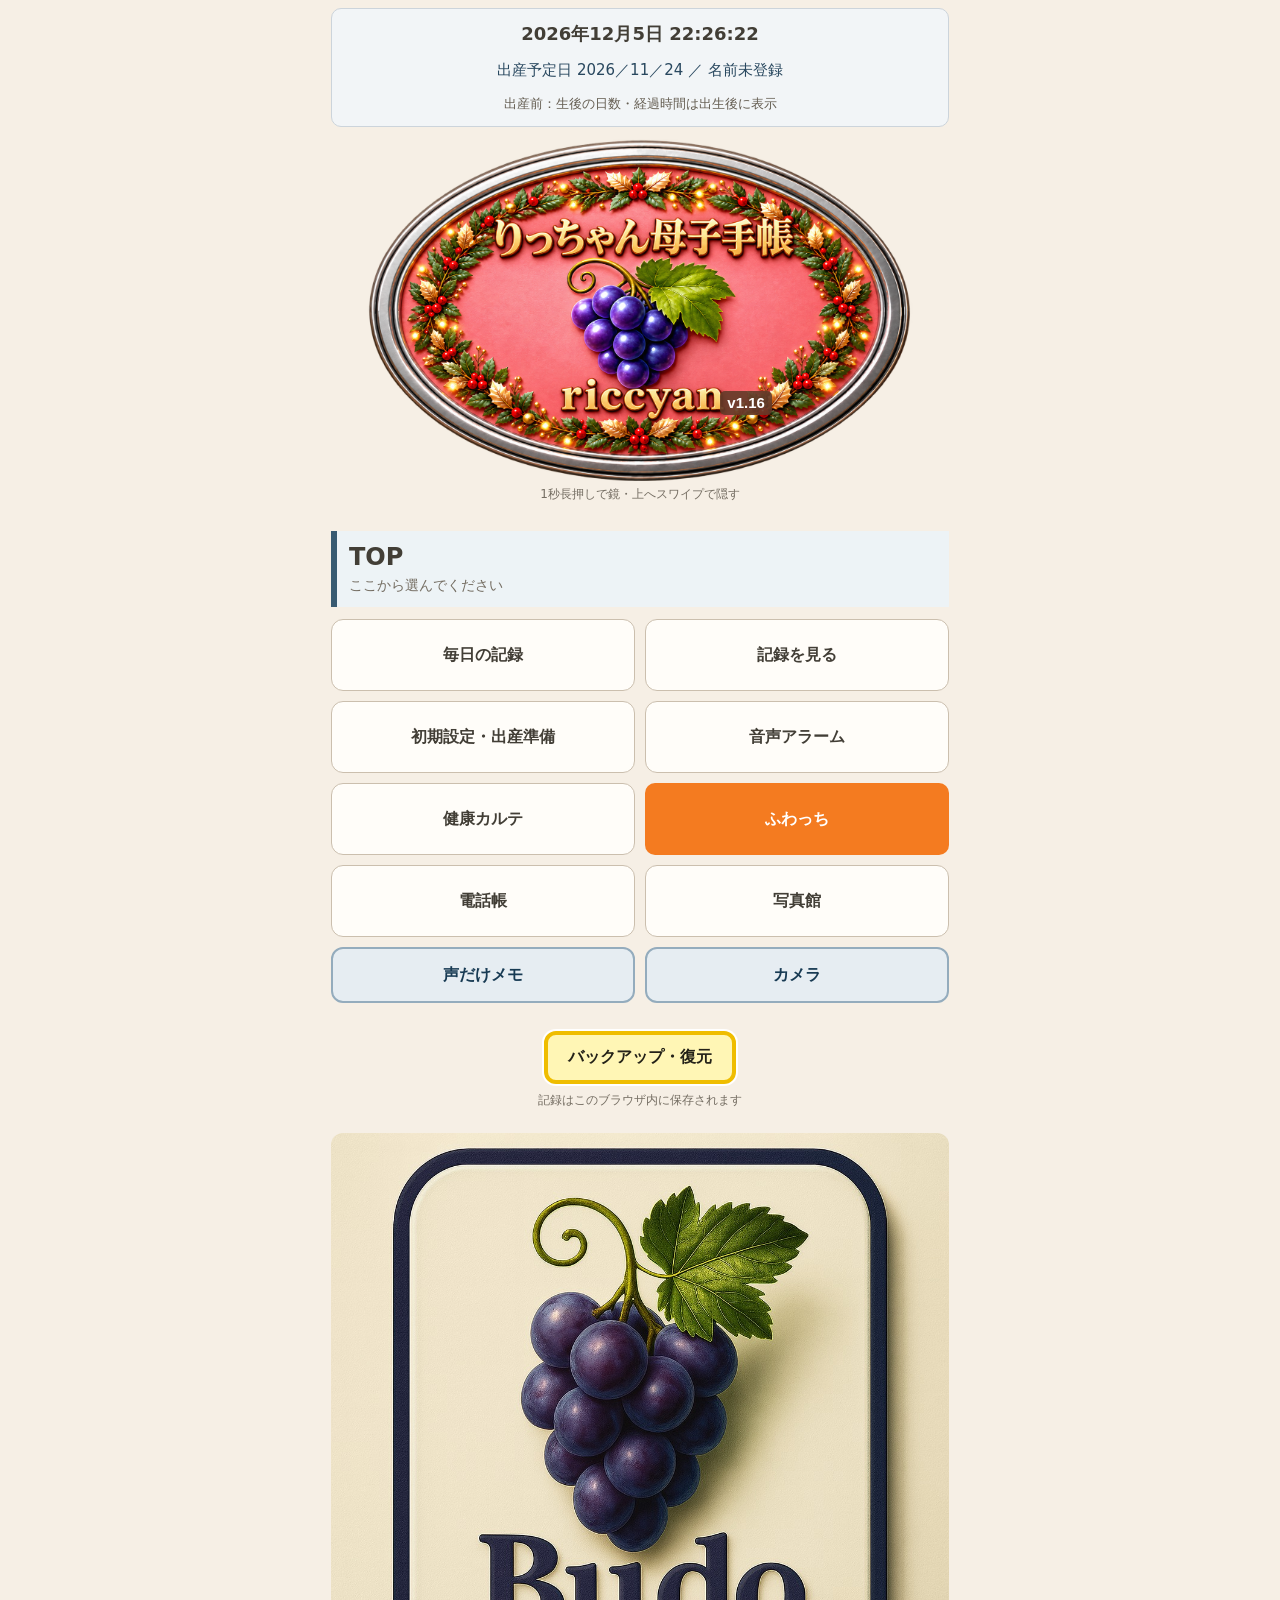
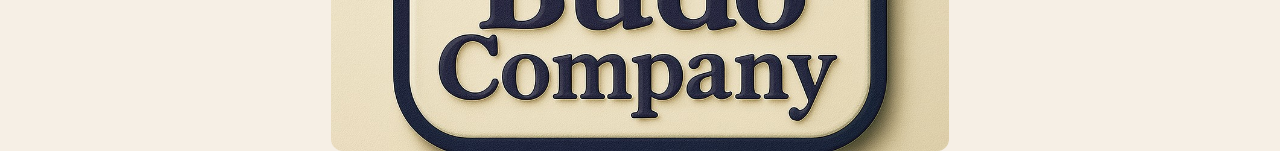
==== commit 9a5a9bfd: "Add files via upload" ====
--- a/index.html
+++ b/index.html
@@ -1 +1 @@
-<!doctype html><html lang="ja"><meta charset="utf-8"><meta name="viewport" content="width=device-width,initial-scale=1,viewport-fit=cover"><meta name="theme-color" content="#f6efe5"><title>りっちゃん母子手帳</title><link rel="stylesheet" href="style.css?v=1.15"><body><main><button id="sign" class="sign" aria-label="りっちゃん母子手帳・1秒長押しで鏡"><img src="riccyan-sign-v1.02.png" alt="りっちゃん母子手帳 riccyan" width="1678" height="937"><small>1秒長押しで鏡・上へスワイプで隠す</small><span id="sign-version">v1.15</span></button><div id="clock-strip" role="group" aria-label="現在日時と出生からの経過時間"><div id="clock-now">時計を読み込み中…</div><small id="clock-age">出生日は設定から登録できます</small></div><nav id="nav"></nav><section id="view"></section><footer><button id="settings">設定・バックアップ</button><small>記録はこのブラウザ内に保存されます</small></footer></main><dialog id="dialog"></dialog><p id="status" role="status" aria-live="polite"></p><script src="core.js?v=1.15"></script><script src="app.js?v=1.15"></script><script src="expense-template.js?v=1.15"></script><script src="expense.js?v=1.15"></script><script src="extra.js?v=1.15"></script><script src="usability.js?v=1.15"></script><script src="header.js?v=1.15"></script><script src="administration.js?v=1.15"></script><script src="vaccine-library.js?v=1.15"></script><script src="folders.js?v=1.15"></script><script src="practical.js?v=1.15"></script><script src="alarms.js?v=1.15"></script><script src="clarity.js?v=1.15"></script><script src="family.js?v=1.15"></script><script src="clinic.js?v=1.15"></script><script src="daily-records.js?v=1.15"></script><script src="interaction.js?v=1.15"></script><script src="media-fix.js?v=1.15"></script><script src="sleep-mirror.js?v=1.15"></script></body></html>
+<!doctype html><html lang="ja"><meta charset="utf-8"><meta name="viewport" content="width=device-width,initial-scale=1,viewport-fit=cover"><meta name="theme-color" content="#f6efe5"><title>りっちゃん母子手帳</title><link rel="stylesheet" href="style.css?v=1.16"><body><main><button id="sign" class="sign" aria-label="りっちゃん母子手帳・1秒長押しで鏡"><img src="riccyan-sign-v1.02.png" alt="りっちゃん母子手帳 riccyan" width="1678" height="937"><small>1秒長押しで鏡・上へスワイプで隠す</small><span id="sign-version">v1.16</span></button><div id="clock-strip" role="group" aria-label="現在日時と出生からの経過時間"><div id="clock-now">時計を読み込み中…</div><small id="clock-age">出生日は設定から登録できます</small></div><nav id="nav"></nav><section id="view"></section><footer><button id="settings">設定・バックアップ</button><small>記録はこのブラウザ内に保存されます</small></footer></main><dialog id="dialog"></dialog><p id="status" role="status" aria-live="polite"></p><script src="core.js?v=1.16"></script><script src="app.js?v=1.16"></script><script src="expense-template.js?v=1.16"></script><script src="expense.js?v=1.16"></script><script src="extra.js?v=1.16"></script><script src="usability.js?v=1.16"></script><script src="header.js?v=1.16"></script><script src="administration.js?v=1.16"></script><script src="vaccine-library.js?v=1.16"></script><script src="folders.js?v=1.16"></script><script src="practical.js?v=1.16"></script><script src="alarms.js?v=1.16"></script><script src="clarity.js?v=1.16"></script><script src="family.js?v=1.16"></script><script src="clinic.js?v=1.16"></script><script src="daily-records.js?v=1.16"></script><script src="interaction.js?v=1.16"></script><script src="media-fix.js?v=1.16"></script><script src="sleep-mirror.js?v=1.16"></script></body></html>
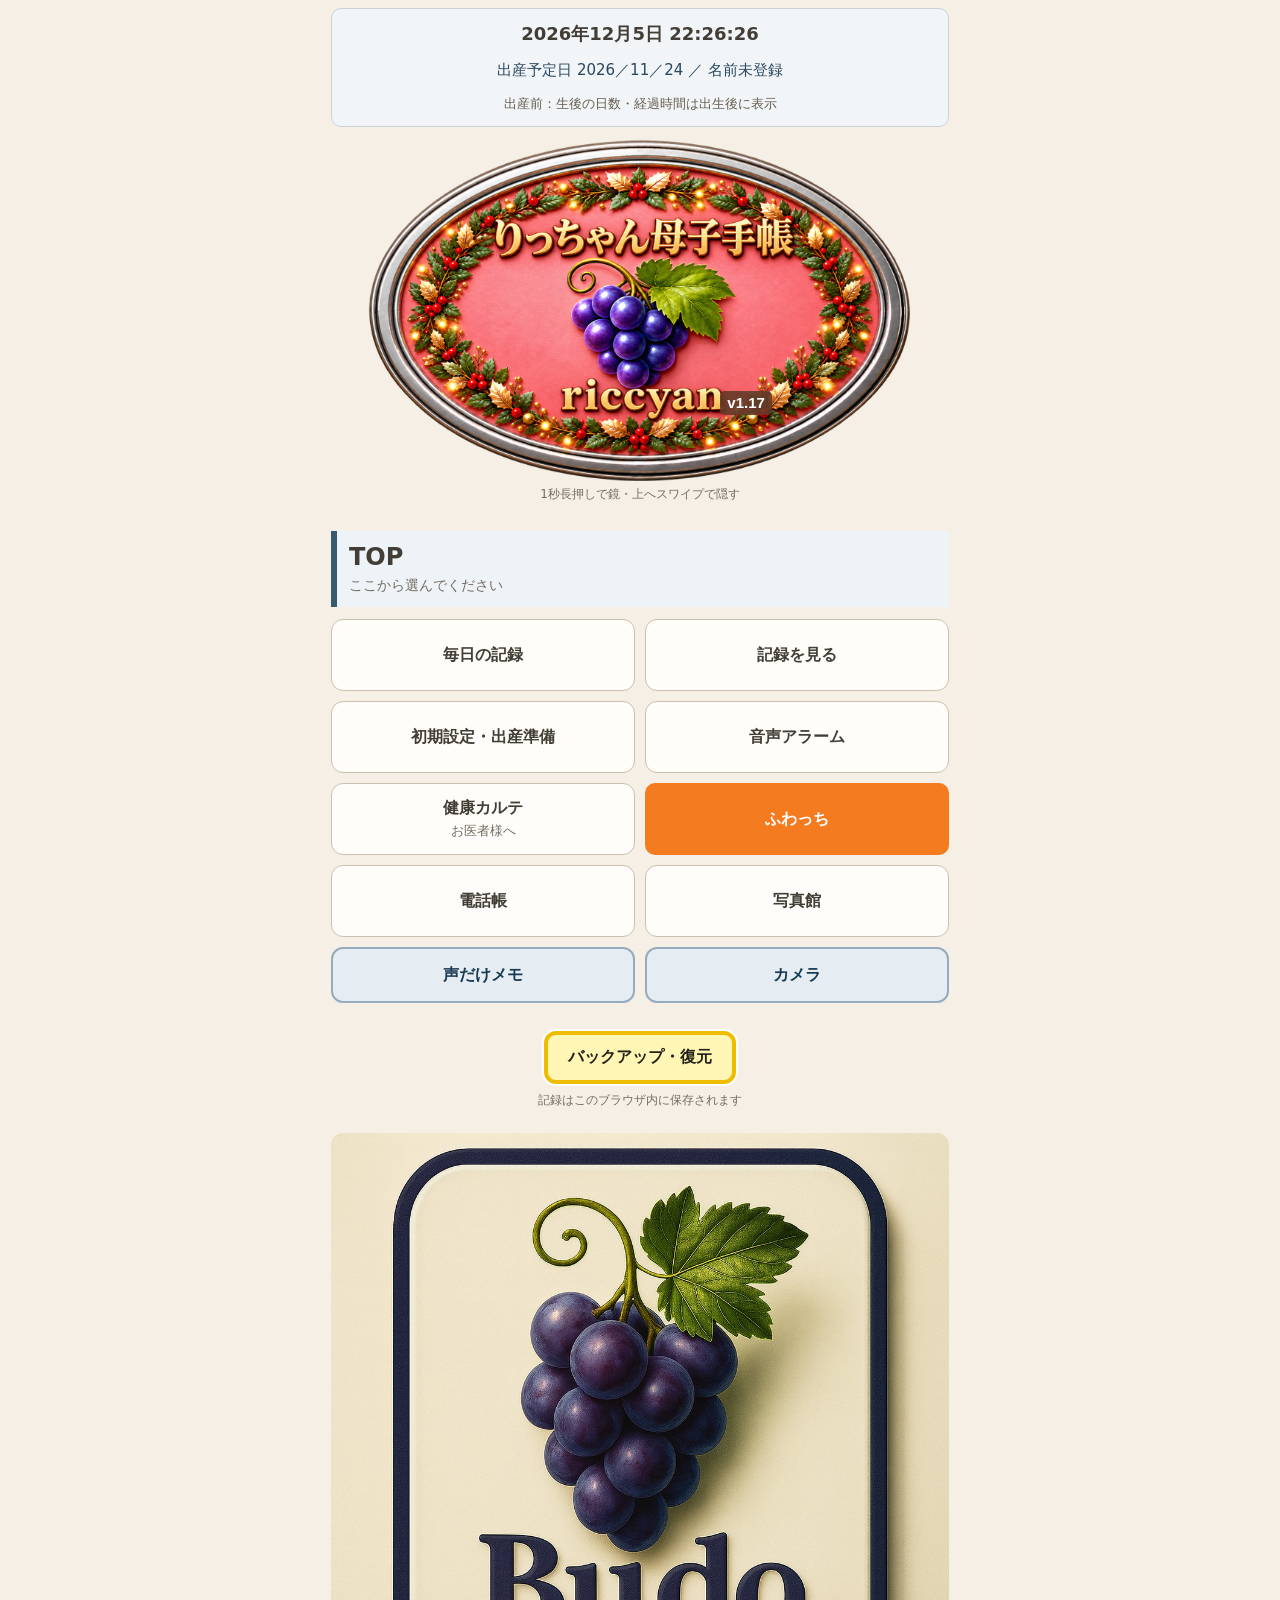
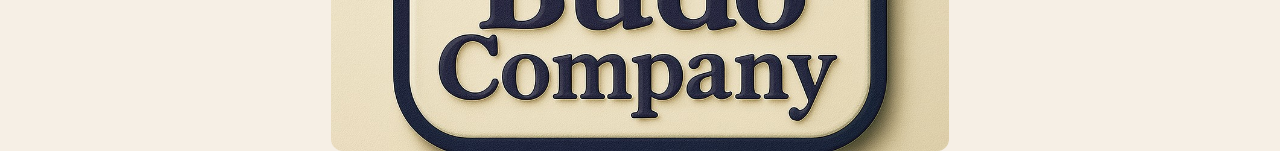
==== commit b2caa23f: "Add files via upload" ====
--- a/index.html
+++ b/index.html
@@ -1 +1 @@
-<!doctype html><html lang="ja"><meta charset="utf-8"><meta name="viewport" content="width=device-width,initial-scale=1,viewport-fit=cover"><meta name="theme-color" content="#f6efe5"><title>りっちゃん母子手帳</title><link rel="stylesheet" href="style.css?v=1.16"><body><main><button id="sign" class="sign" aria-label="りっちゃん母子手帳・1秒長押しで鏡"><img src="riccyan-sign-v1.02.png" alt="りっちゃん母子手帳 riccyan" width="1678" height="937"><small>1秒長押しで鏡・上へスワイプで隠す</small><span id="sign-version">v1.16</span></button><div id="clock-strip" role="group" aria-label="現在日時と出生からの経過時間"><div id="clock-now">時計を読み込み中…</div><small id="clock-age">出生日は設定から登録できます</small></div><nav id="nav"></nav><section id="view"></section><footer><button id="settings">設定・バックアップ</button><small>記録はこのブラウザ内に保存されます</small></footer></main><dialog id="dialog"></dialog><p id="status" role="status" aria-live="polite"></p><script src="core.js?v=1.16"></script><script src="app.js?v=1.16"></script><script src="expense-template.js?v=1.16"></script><script src="expense.js?v=1.16"></script><script src="extra.js?v=1.16"></script><script src="usability.js?v=1.16"></script><script src="header.js?v=1.16"></script><script src="administration.js?v=1.16"></script><script src="vaccine-library.js?v=1.16"></script><script src="folders.js?v=1.16"></script><script src="practical.js?v=1.16"></script><script src="alarms.js?v=1.16"></script><script src="clarity.js?v=1.16"></script><script src="family.js?v=1.16"></script><script src="clinic.js?v=1.16"></script><script src="daily-records.js?v=1.16"></script><script src="interaction.js?v=1.16"></script><script src="media-fix.js?v=1.16"></script><script src="sleep-mirror.js?v=1.16"></script></body></html>
+<!doctype html><html lang="ja"><meta charset="utf-8"><meta name="viewport" content="width=device-width,initial-scale=1,viewport-fit=cover"><meta name="theme-color" content="#f6efe5"><title>りっちゃん母子手帳</title><link rel="stylesheet" href="style.css?v=1.17"><body><main><button id="sign" class="sign" aria-label="りっちゃん母子手帳・1秒長押しで鏡"><img src="riccyan-sign-v1.02.png" alt="りっちゃん母子手帳 riccyan" width="1678" height="937"><small>1秒長押しで鏡・上へスワイプで隠す</small><span id="sign-version">v1.17</span></button><div id="clock-strip" role="group" aria-label="現在日時と出生からの経過時間"><div id="clock-now">時計を読み込み中…</div><small id="clock-age">出生日は設定から登録できます</small></div><nav id="nav"></nav><section id="view"></section><footer><button id="settings">設定・バックアップ</button><small>記録はこのブラウザ内に保存されます</small></footer></main><dialog id="dialog"></dialog><p id="status" role="status" aria-live="polite"></p><script src="core.js?v=1.17"></script><script src="app.js?v=1.17"></script><script src="expense-template.js?v=1.17"></script><script src="expense.js?v=1.17"></script><script src="extra.js?v=1.17"></script><script src="usability.js?v=1.17"></script><script src="header.js?v=1.17"></script><script src="administration.js?v=1.17"></script><script src="vaccine-library.js?v=1.17"></script><script src="folders.js?v=1.17"></script><script src="practical.js?v=1.17"></script><script src="alarms.js?v=1.17"></script><script src="clarity.js?v=1.17"></script><script src="family.js?v=1.17"></script><script src="clinic.js?v=1.17"></script><script src="daily-records.js?v=1.17"></script><script src="interaction.js?v=1.17"></script><script src="media-fix.js?v=1.17"></script><script src="sleep-mirror.js?v=1.17"></script><script src="growth-export.js?v=1.17"></script></body></html>
--- a/style.css
+++ b/style.css
@@ -77,3 +77,5 @@
 .mirror-dialog .dialog-navigation{margin-bottom:8px}.mirror-dialog .dialog-navigation button{color:#263746}
 .mirror-view{height:calc(100% - 64px);display:flex;flex-direction:column;gap:6px;min-height:0}.mirror-view h2{margin:0;font-size:17px}.mirror-view #mirror{flex:1;min-height:0;max-height:none;width:100%;object-fit:contain;transform:scaleX(-1);image-rendering:auto;background:#050505;border-radius:0}.mirror-view p{margin:0;font-size:12px;line-height:1.5}
 .sleep-duration,.sleep-daily-total{border:1px solid #9eb4c6;border-radius:10px;padding:12px;background:#eaf2f7;color:#27465d;line-height:1.6}.sleep-daily-total{margin-top:16px;font-size:14px}.sleep-daily-total p{margin:6px 0 0}.legacy-sleep-notice{background:#fff3cf;border:1px solid #c8b061;border-radius:8px;padding:10px;font-size:13px}
+
+.doctor-subtitle{display:block;font-size:.8em;margin-top:4px;font-weight:500}.growth-export{margin:12px 0 20px;padding:14px;border:1px solid #d2c4da;background:#f3eef6;border-radius:12px}.growth-export button{width:100%;min-height:48px;font-weight:700}.growth-export small{display:block;margin-top:8px;line-height:1.6}
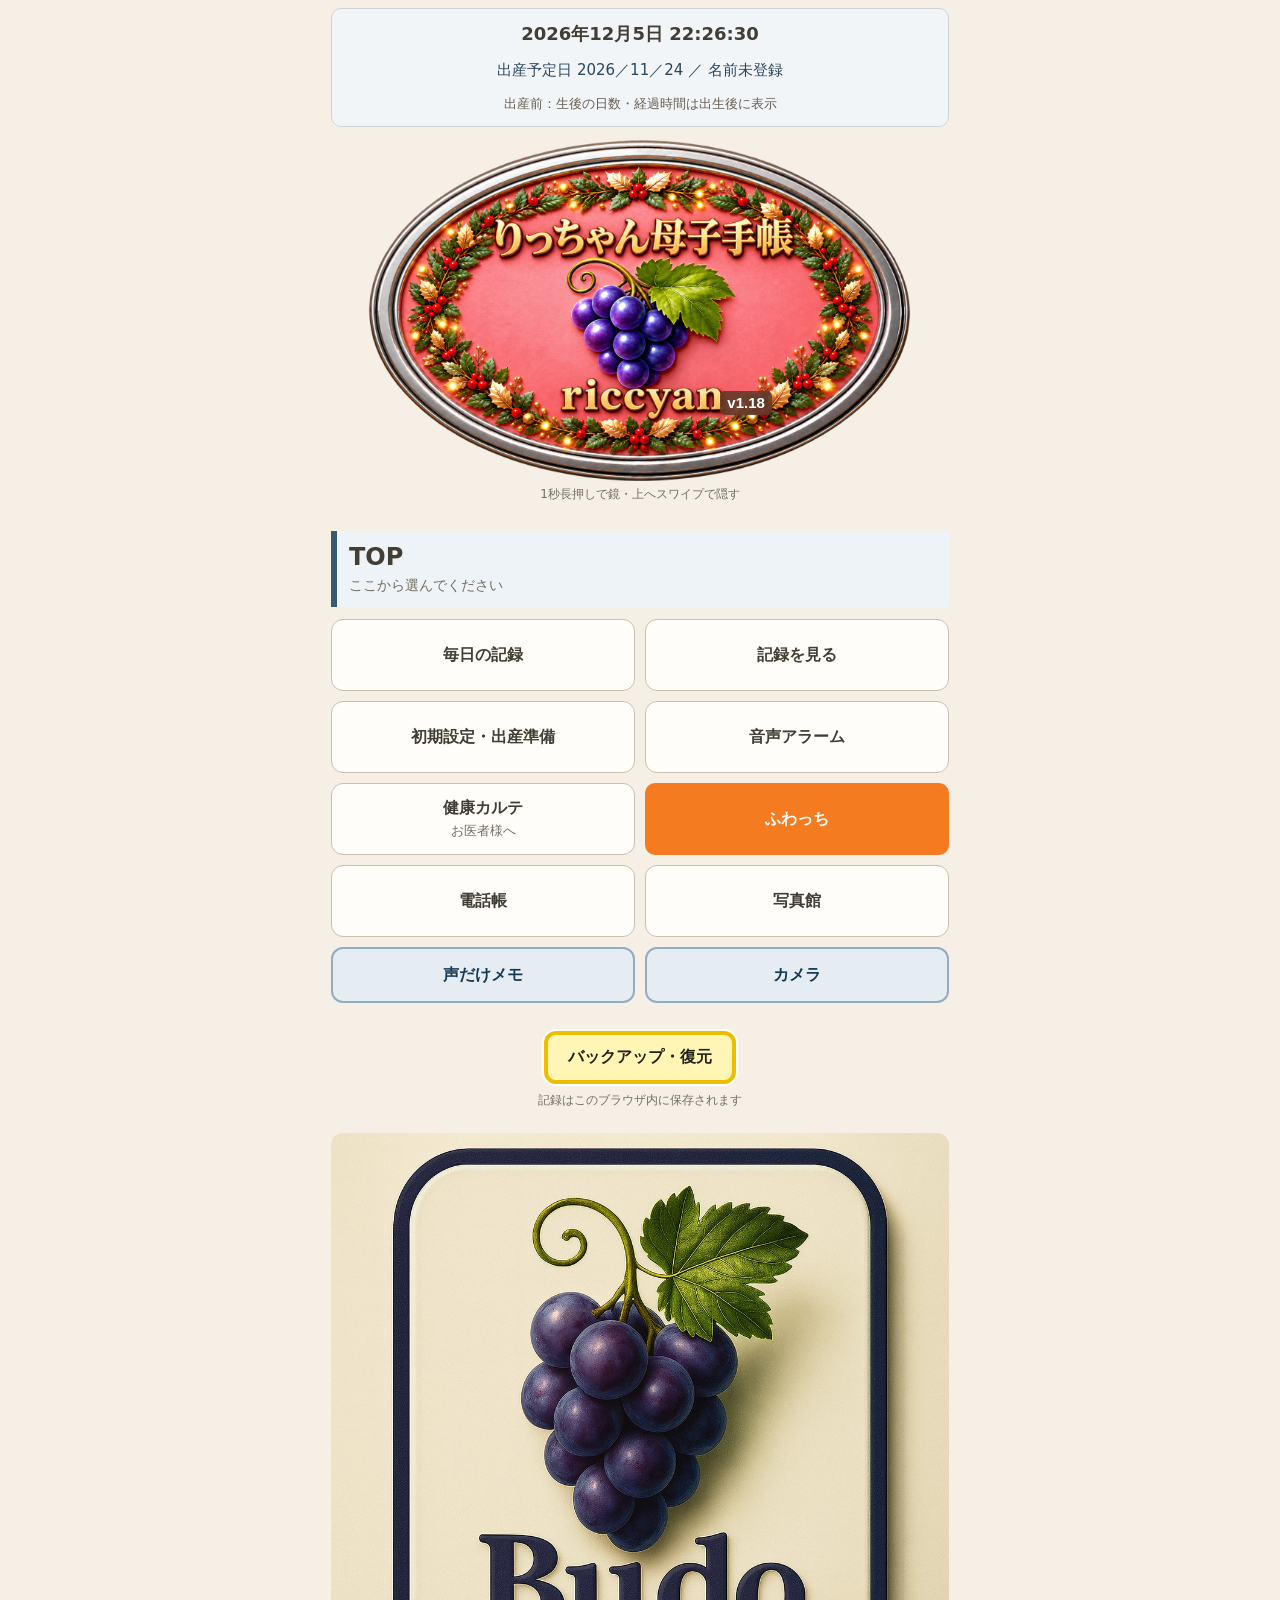
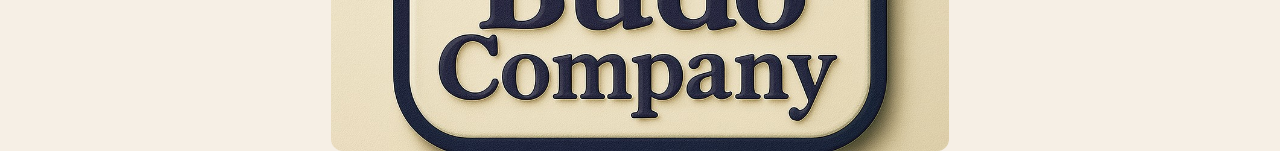
==== commit 7465dad9: "Add files via upload" ====
--- a/index.html
+++ b/index.html
@@ -1 +1 @@
-<!doctype html><html lang="ja"><meta charset="utf-8"><meta name="viewport" content="width=device-width,initial-scale=1,viewport-fit=cover"><meta name="theme-color" content="#f6efe5"><title>りっちゃん母子手帳</title><link rel="stylesheet" href="style.css?v=1.17"><body><main><button id="sign" class="sign" aria-label="りっちゃん母子手帳・1秒長押しで鏡"><img src="riccyan-sign-v1.02.png" alt="りっちゃん母子手帳 riccyan" width="1678" height="937"><small>1秒長押しで鏡・上へスワイプで隠す</small><span id="sign-version">v1.17</span></button><div id="clock-strip" role="group" aria-label="現在日時と出生からの経過時間"><div id="clock-now">時計を読み込み中…</div><small id="clock-age">出生日は設定から登録できます</small></div><nav id="nav"></nav><section id="view"></section><footer><button id="settings">設定・バックアップ</button><small>記録はこのブラウザ内に保存されます</small></footer></main><dialog id="dialog"></dialog><p id="status" role="status" aria-live="polite"></p><script src="core.js?v=1.17"></script><script src="app.js?v=1.17"></script><script src="expense-template.js?v=1.17"></script><script src="expense.js?v=1.17"></script><script src="extra.js?v=1.17"></script><script src="usability.js?v=1.17"></script><script src="header.js?v=1.17"></script><script src="administration.js?v=1.17"></script><script src="vaccine-library.js?v=1.17"></script><script src="folders.js?v=1.17"></script><script src="practical.js?v=1.17"></script><script src="alarms.js?v=1.17"></script><script src="clarity.js?v=1.17"></script><script src="family.js?v=1.17"></script><script src="clinic.js?v=1.17"></script><script src="daily-records.js?v=1.17"></script><script src="interaction.js?v=1.17"></script><script src="media-fix.js?v=1.17"></script><script src="sleep-mirror.js?v=1.17"></script><script src="growth-export.js?v=1.17"></script></body></html>
+<!doctype html><html lang="ja"><meta charset="utf-8"><meta name="viewport" content="width=device-width,initial-scale=1,viewport-fit=cover"><meta name="theme-color" content="#f6efe5"><title>りっちゃん母子手帳</title><link rel="stylesheet" href="style.css?v=1.18"><body><main><button id="sign" class="sign" aria-label="りっちゃん母子手帳・1秒長押しで鏡"><img src="riccyan-sign-v1.02.png" alt="りっちゃん母子手帳 riccyan" width="1678" height="937"><small>1秒長押しで鏡・上へスワイプで隠す</small><span id="sign-version">v1.18</span></button><div id="clock-strip" role="group" aria-label="現在日時と出生からの経過時間"><div id="clock-now">時計を読み込み中…</div><small id="clock-age">出生日は設定から登録できます</small></div><nav id="nav"></nav><section id="view"></section><footer><button id="settings">設定・バックアップ</button><small>記録はこのブラウザ内に保存されます</small></footer></main><dialog id="dialog"></dialog><p id="status" role="status" aria-live="polite"></p><script src="core.js?v=1.18"></script><script src="app.js?v=1.18"></script><script src="expense-template.js?v=1.18"></script><script src="expense.js?v=1.18"></script><script src="extra.js?v=1.18"></script><script src="usability.js?v=1.18"></script><script src="header.js?v=1.18"></script><script src="administration.js?v=1.18"></script><script src="vaccine-library.js?v=1.18"></script><script src="folders.js?v=1.18"></script><script src="practical.js?v=1.18"></script><script src="alarms.js?v=1.18"></script><script src="clarity.js?v=1.18"></script><script src="family.js?v=1.18"></script><script src="clinic.js?v=1.18"></script><script src="daily-records.js?v=1.18"></script><script src="interaction.js?v=1.18"></script><script src="media-fix.js?v=1.18"></script><script src="sleep-mirror.js?v=1.18"></script><script src="growth-export.js?v=1.18"></script><script src="reset-gallery.js?v=1.18"></script></body></html>
--- a/style.css
+++ b/style.css
@@ -79,3 +79,5 @@
 .sleep-duration,.sleep-daily-total{border:1px solid #9eb4c6;border-radius:10px;padding:12px;background:#eaf2f7;color:#27465d;line-height:1.6}.sleep-daily-total{margin-top:16px;font-size:14px}.sleep-daily-total p{margin:6px 0 0}.legacy-sleep-notice{background:#fff3cf;border:1px solid #c8b061;border-radius:8px;padding:10px;font-size:13px}
 
 .doctor-subtitle{display:block;font-size:.8em;margin-top:4px;font-weight:500}.growth-export{margin:12px 0 20px;padding:14px;border:1px solid #d2c4da;background:#f3eef6;border-radius:12px}.growth-export button{width:100%;min-height:48px;font-weight:700}.growth-export small{display:block;margin-top:8px;line-height:1.6}
+
+.backup-overview{padding:12px;border:1px solid #cfc0d8;border-radius:12px;background:#faf7fc;margin:12px 0}.backup-overview h3{margin:12px 0 8px}.backup-overview p{line-height:1.8}#reset-done,#reset-reload,#reset-failed-home{min-height:48px;margin:8px 0}
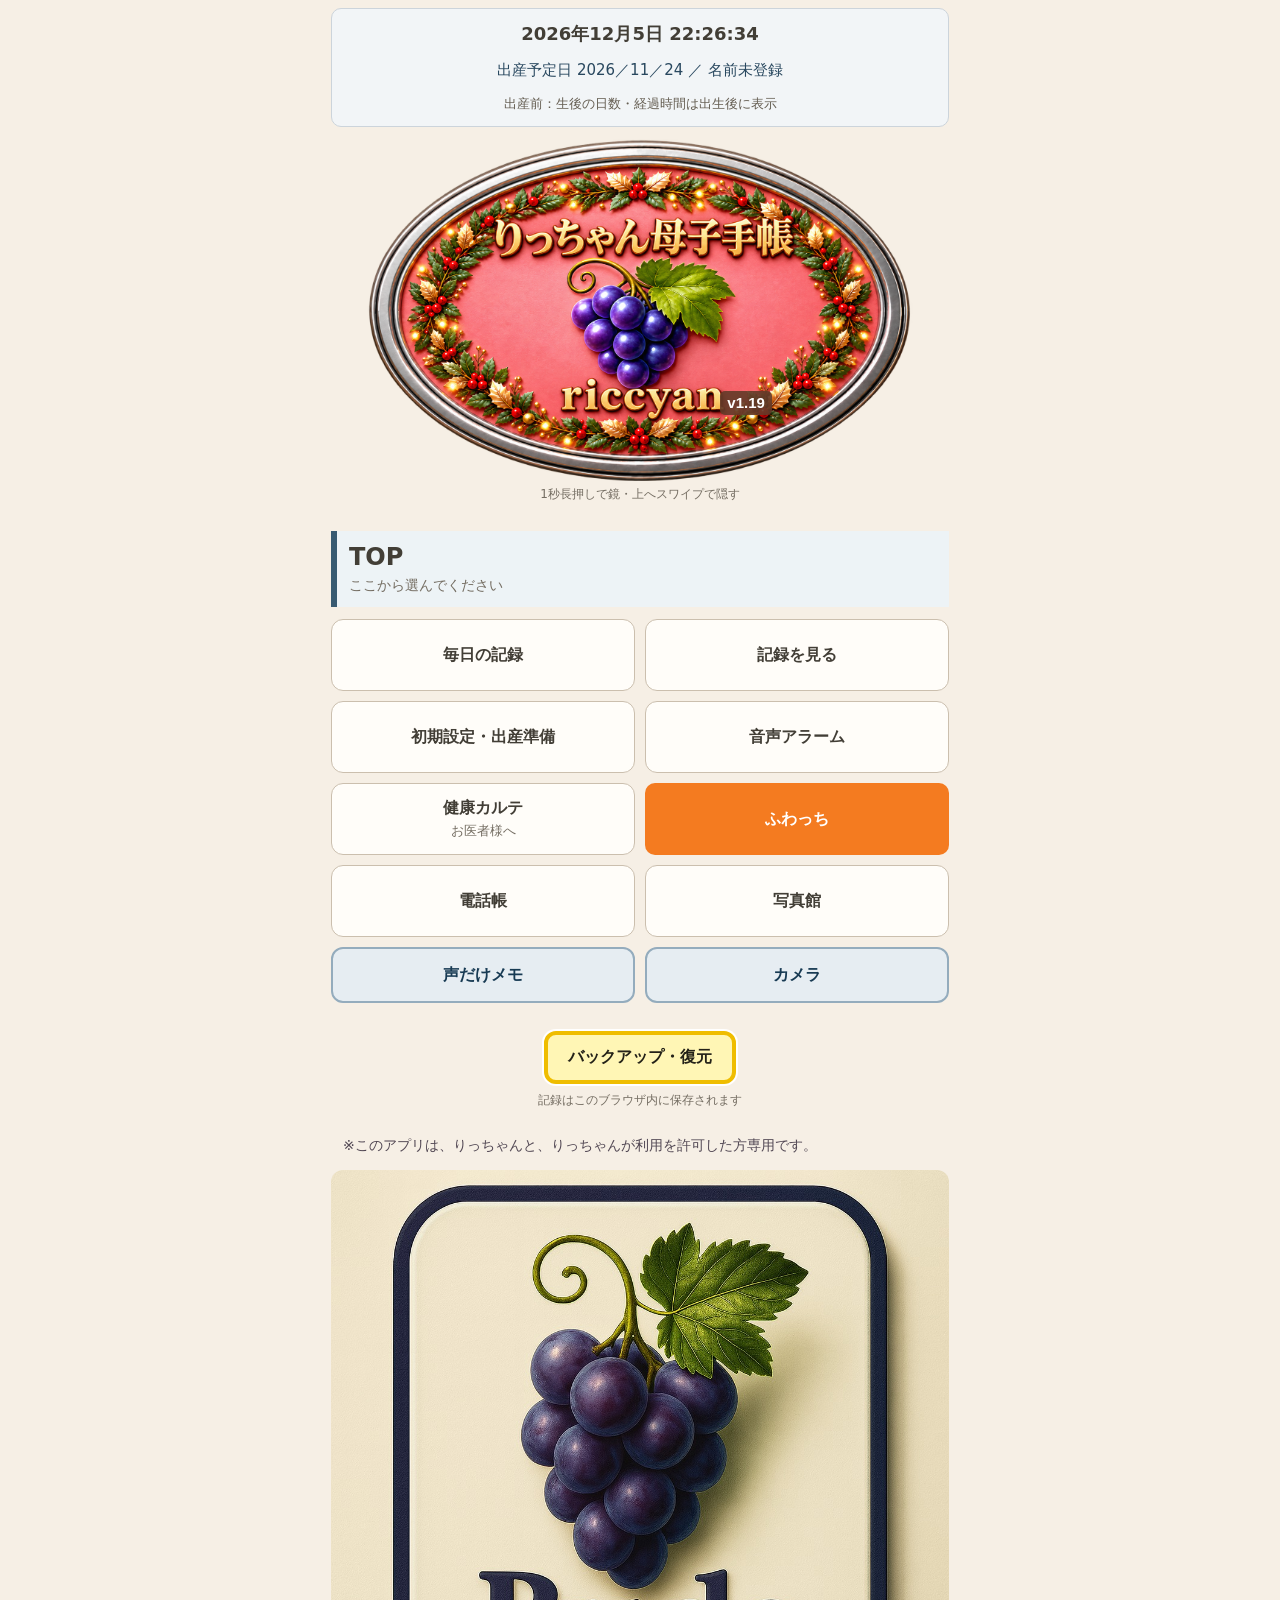
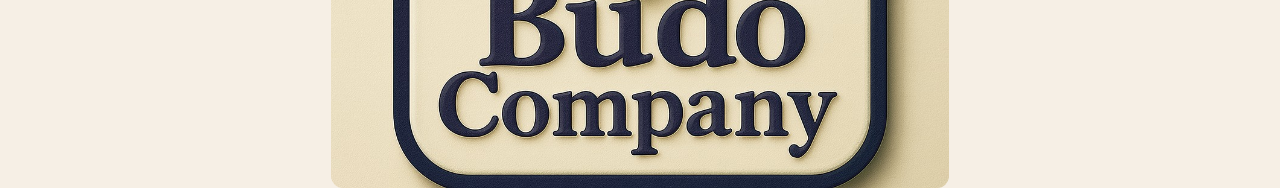
==== commit 149aea30: "Add files via upload" ====
--- a/index.html
+++ b/index.html
@@ -1 +1 @@
-<!doctype html><html lang="ja"><meta charset="utf-8"><meta name="viewport" content="width=device-width,initial-scale=1,viewport-fit=cover"><meta name="theme-color" content="#f6efe5"><title>りっちゃん母子手帳</title><link rel="stylesheet" href="style.css?v=1.18"><body><main><button id="sign" class="sign" aria-label="りっちゃん母子手帳・1秒長押しで鏡"><img src="riccyan-sign-v1.02.png" alt="りっちゃん母子手帳 riccyan" width="1678" height="937"><small>1秒長押しで鏡・上へスワイプで隠す</small><span id="sign-version">v1.18</span></button><div id="clock-strip" role="group" aria-label="現在日時と出生からの経過時間"><div id="clock-now">時計を読み込み中…</div><small id="clock-age">出生日は設定から登録できます</small></div><nav id="nav"></nav><section id="view"></section><footer><button id="settings">設定・バックアップ</button><small>記録はこのブラウザ内に保存されます</small></footer></main><dialog id="dialog"></dialog><p id="status" role="status" aria-live="polite"></p><script src="core.js?v=1.18"></script><script src="app.js?v=1.18"></script><script src="expense-template.js?v=1.18"></script><script src="expense.js?v=1.18"></script><script src="extra.js?v=1.18"></script><script src="usability.js?v=1.18"></script><script src="header.js?v=1.18"></script><script src="administration.js?v=1.18"></script><script src="vaccine-library.js?v=1.18"></script><script src="folders.js?v=1.18"></script><script src="practical.js?v=1.18"></script><script src="alarms.js?v=1.18"></script><script src="clarity.js?v=1.18"></script><script src="family.js?v=1.18"></script><script src="clinic.js?v=1.18"></script><script src="daily-records.js?v=1.18"></script><script src="interaction.js?v=1.18"></script><script src="media-fix.js?v=1.18"></script><script src="sleep-mirror.js?v=1.18"></script><script src="growth-export.js?v=1.18"></script><script src="reset-gallery.js?v=1.18"></script></body></html>
+<!doctype html><html lang="ja"><meta charset="utf-8"><meta name="viewport" content="width=device-width,initial-scale=1,viewport-fit=cover"><meta name="theme-color" content="#f6efe5"><title>りっちゃん母子手帳</title><link rel="stylesheet" href="style.css?v=1.19"><body><main><button id="sign" class="sign" aria-label="りっちゃん母子手帳・1秒長押しで鏡"><img src="riccyan-sign-v1.02.png" alt="りっちゃん母子手帳 riccyan" width="1678" height="937"><small>1秒長押しで鏡・上へスワイプで隠す</small><span id="sign-version">v1.19</span></button><div id="clock-strip" role="group" aria-label="現在日時と出生からの経過時間"><div id="clock-now">時計を読み込み中…</div><small id="clock-age">出生日は設定から登録できます</small></div><nav id="nav"></nav><section id="view"></section><footer><button id="settings">設定・バックアップ</button><small>記録はこのブラウザ内に保存されます</small></footer></main><dialog id="dialog"></dialog><p id="status" role="status" aria-live="polite"></p><script src="core.js?v=1.19"></script><script src="app.js?v=1.19"></script><script src="expense-template.js?v=1.19"></script><script src="expense.js?v=1.19"></script><script src="extra.js?v=1.19"></script><script src="usability.js?v=1.19"></script><script src="header.js?v=1.19"></script><script src="administration.js?v=1.19"></script><script src="vaccine-library.js?v=1.19"></script><script src="folders.js?v=1.19"></script><script src="practical.js?v=1.19"></script><script src="alarms.js?v=1.19"></script><script src="clarity.js?v=1.19"></script><script src="family.js?v=1.19"></script><script src="clinic.js?v=1.19"></script><script src="daily-records.js?v=1.19"></script><script src="interaction.js?v=1.19"></script><script src="media-fix.js?v=1.19"></script><script src="sleep-mirror.js?v=1.19"></script><script src="growth-export.js?v=1.19"></script><script src="reset-gallery.js?v=1.19"></script></body></html>
--- a/style.css
+++ b/style.css
@@ -81,3 +81,5 @@
 .doctor-subtitle{display:block;font-size:.8em;margin-top:4px;font-weight:500}.growth-export{margin:12px 0 20px;padding:14px;border:1px solid #d2c4da;background:#f3eef6;border-radius:12px}.growth-export button{width:100%;min-height:48px;font-weight:700}.growth-export small{display:block;margin-top:8px;line-height:1.6}
 
 .backup-overview{padding:12px;border:1px solid #cfc0d8;border-radius:12px;background:#faf7fc;margin:12px 0}.backup-overview h3{margin:12px 0 8px}.backup-overview p{line-height:1.8}#reset-done,#reset-reload,#reset-failed-home{min-height:48px;margin:8px 0}
+
+.usage-notice{font-size:14px;line-height:1.8;color:#514753;margin:16px 12px 12px;text-align:left;overflow-wrap:anywhere;}
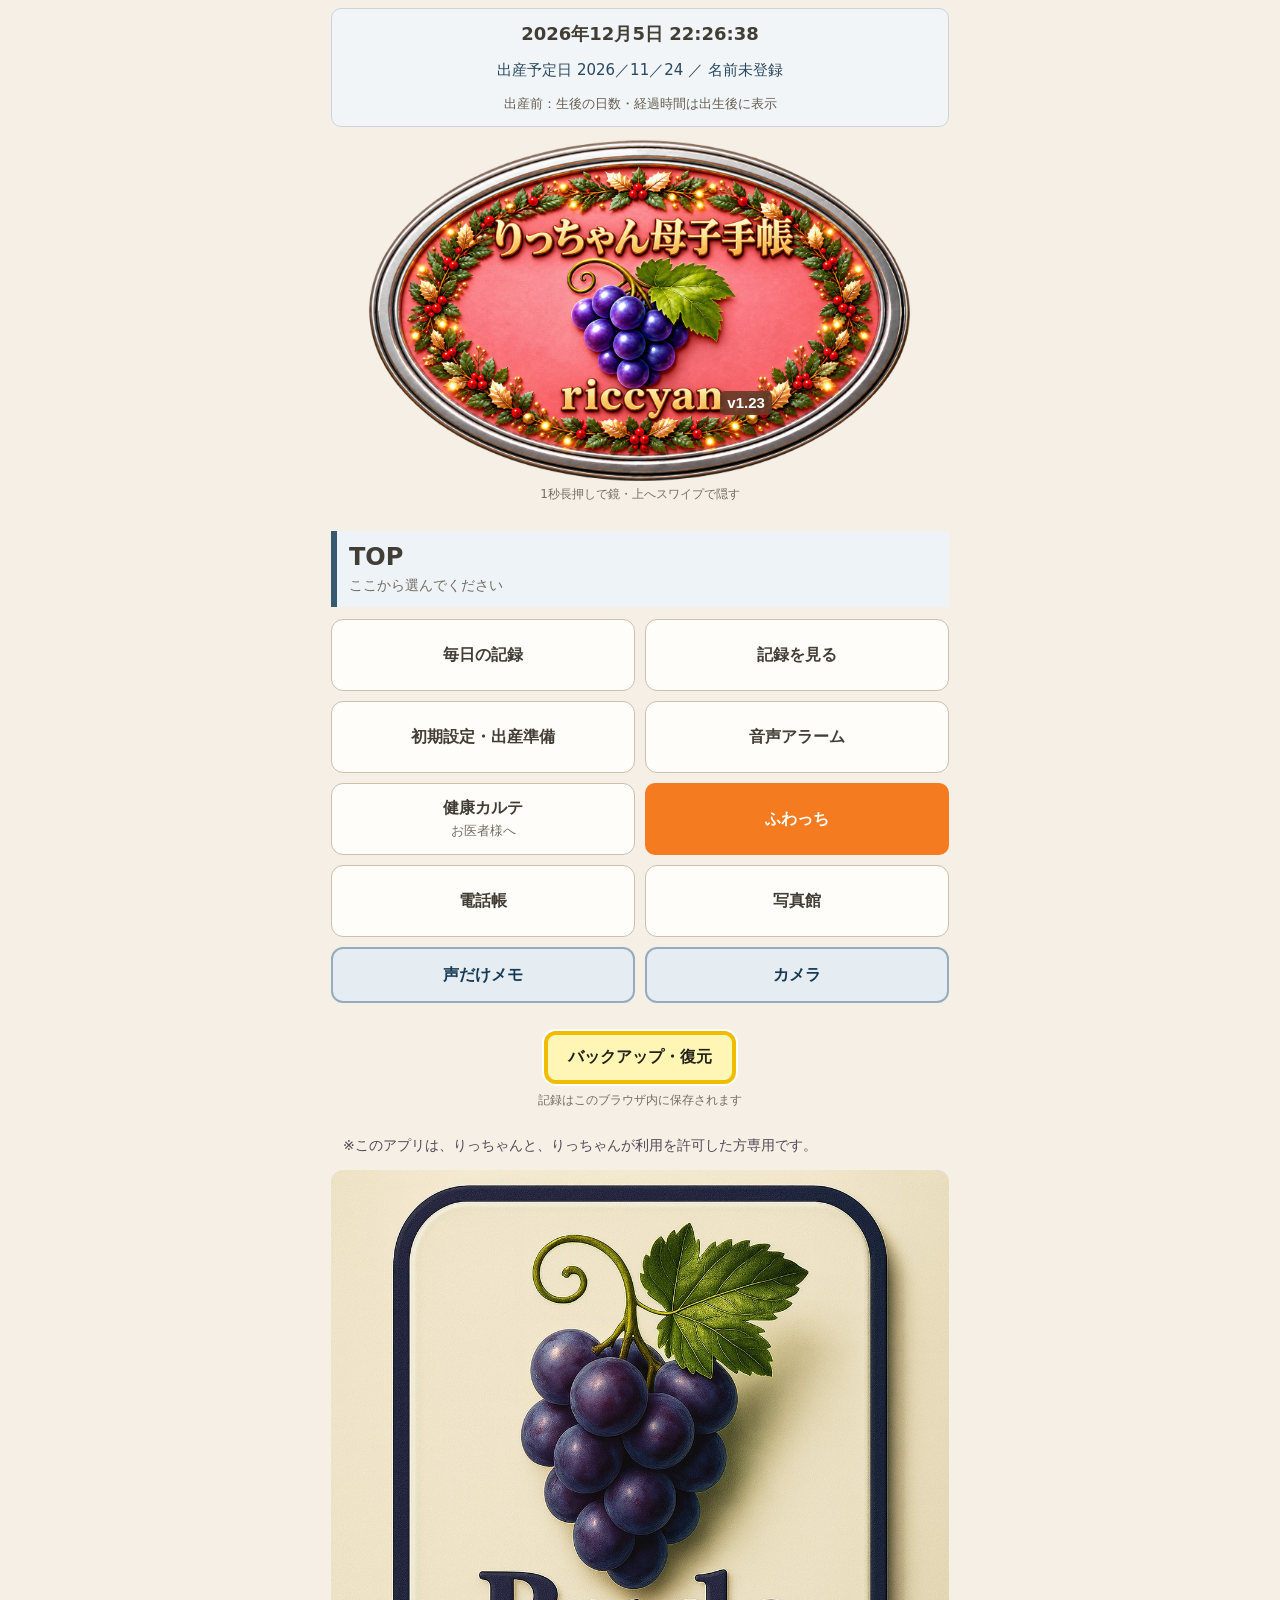
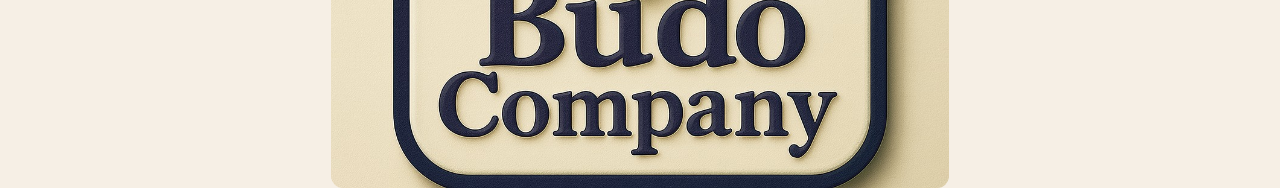
==== commit 032b69fa: "Add files via upload" ====
--- a/index.html
+++ b/index.html
@@ -1 +1 @@
-<!doctype html><html lang="ja"><meta charset="utf-8"><meta name="viewport" content="width=device-width,initial-scale=1,viewport-fit=cover"><meta name="theme-color" content="#f6efe5"><title>りっちゃん母子手帳</title><link rel="stylesheet" href="style.css?v=1.19"><body><main><button id="sign" class="sign" aria-label="りっちゃん母子手帳・1秒長押しで鏡"><img src="riccyan-sign-v1.02.png" alt="りっちゃん母子手帳 riccyan" width="1678" height="937"><small>1秒長押しで鏡・上へスワイプで隠す</small><span id="sign-version">v1.19</span></button><div id="clock-strip" role="group" aria-label="現在日時と出生からの経過時間"><div id="clock-now">時計を読み込み中…</div><small id="clock-age">出生日は設定から登録できます</small></div><nav id="nav"></nav><section id="view"></section><footer><button id="settings">設定・バックアップ</button><small>記録はこのブラウザ内に保存されます</small></footer></main><dialog id="dialog"></dialog><p id="status" role="status" aria-live="polite"></p><script src="core.js?v=1.19"></script><script src="app.js?v=1.19"></script><script src="expense-template.js?v=1.19"></script><script src="expense.js?v=1.19"></script><script src="extra.js?v=1.19"></script><script src="usability.js?v=1.19"></script><script src="header.js?v=1.19"></script><script src="administration.js?v=1.19"></script><script src="vaccine-library.js?v=1.19"></script><script src="folders.js?v=1.19"></script><script src="practical.js?v=1.19"></script><script src="alarms.js?v=1.19"></script><script src="clarity.js?v=1.19"></script><script src="family.js?v=1.19"></script><script src="clinic.js?v=1.19"></script><script src="daily-records.js?v=1.19"></script><script src="interaction.js?v=1.19"></script><script src="media-fix.js?v=1.19"></script><script src="sleep-mirror.js?v=1.19"></script><script src="growth-export.js?v=1.19"></script><script src="reset-gallery.js?v=1.19"></script></body></html>
+<!doctype html><html lang="ja"><meta charset="utf-8"><meta name="viewport" content="width=device-width,initial-scale=1,viewport-fit=cover"><meta name="theme-color" content="#f6efe5"><title>りっちゃん母子手帳</title><link rel="stylesheet" href="style.css?v=1.23"><body><main><button id="sign" class="sign" aria-label="りっちゃん母子手帳・1秒長押しで鏡"><img src="riccyan-sign-v1.02.png" alt="りっちゃん母子手帳 riccyan" width="1678" height="937"><small>1秒長押しで鏡・上へスワイプで隠す</small><span id="sign-version">v1.23</span></button><div id="clock-strip" role="group" aria-label="現在日時と出生からの経過時間"><div id="clock-now">時計を読み込み中…</div><small id="clock-age">出生日は設定から登録できます</small></div><nav id="nav"></nav><section id="view"></section><footer><button id="settings">設定・バックアップ</button><small>記録はこのブラウザ内に保存されます</small></footer></main><dialog id="dialog"></dialog><p id="status" role="status" aria-live="polite"></p><script src="core.js?v=1.23"></script><script src="expense-template.js?v=1.23"></script><script src="runtime.js?v=1.23"></script></body></html>
--- a/style.css
+++ b/style.css
@@ -83,3 +83,15 @@
 .backup-overview{padding:12px;border:1px solid #cfc0d8;border-radius:12px;background:#faf7fc;margin:12px 0}.backup-overview h3{margin:12px 0 8px}.backup-overview p{line-height:1.8}#reset-done,#reset-reload,#reset-failed-home{min-height:48px;margin:8px 0}
 
 .usage-notice{font-size:14px;line-height:1.8;color:#514753;margin:16px 12px 12px;text-align:left;overflow-wrap:anywhere;}
+
+.alarm-empty{border:1px solid #ded5c8;cursor:default;}
+
+/* v1.22: measured and estimated values are visually separate. */
+.latest-measurements{background:#eef4f7;border:1px solid #c8d6df;border-radius:12px;padding:12px;margin:12px 0}.latest-measurements dl{display:grid;grid-template-columns:1fr 1fr;gap:10px;margin:10px 0}.latest-measurements dd{margin:0;font-weight:700}.latest-measurements small{display:block;font-weight:400;font-size:12px;color:#4e5b64}.latest-measurements .hint{margin:6px 0;font-size:12px}.measured-feeding{background:#edf5ee;padding:10px;border-radius:10px}.estimated-feeding{background:#fff5e4;border:1px solid #dec9a0;padding:10px;margin-top:10px;border-radius:10px}.milk-total h4{margin:0 0 8px}.milk-total details p{font-size:13px}.input-method-options{font-size:13px;margin:4px 0 8px;color:#53606a}.input-method-options summary{min-height:32px;padding:4px 0;cursor:pointer}.input-method-options .input-methods{margin-top:5px}.breast-estimate-details{padding:10px;background:#fff5e4;border-radius:10px}#feeding-kind-change{font-size:14px;padding:8px;min-height:40px;margin:0 0 10px}
+
+/* v1.23 gift: visible feeding methods, no additional navigation */
+.feeding-kind-tabs{display:flex;gap:6px;margin:10px 0}.feeding-kind-tabs button{flex:1;padding:12px 4px}.feeding-kind-tabs button[aria-pressed="true"]{background:#e9def2;border:2px solid #725282;font-weight:bold}.previous-feed{padding:10px;background:#f4f0e8;border-radius:8px;font-size:.9rem}#setup-later{margin:4px 0 14px;border:1px solid #8d779a;background:#f7f0fc}
+
+.save-feedback{background:#e6efdf;border:1px solid #8d9e7d;border-radius:8px;padding:10px;font-size:.9rem;pointer-events:none}
+
+.feeding-kind-legacy{display:none!important}
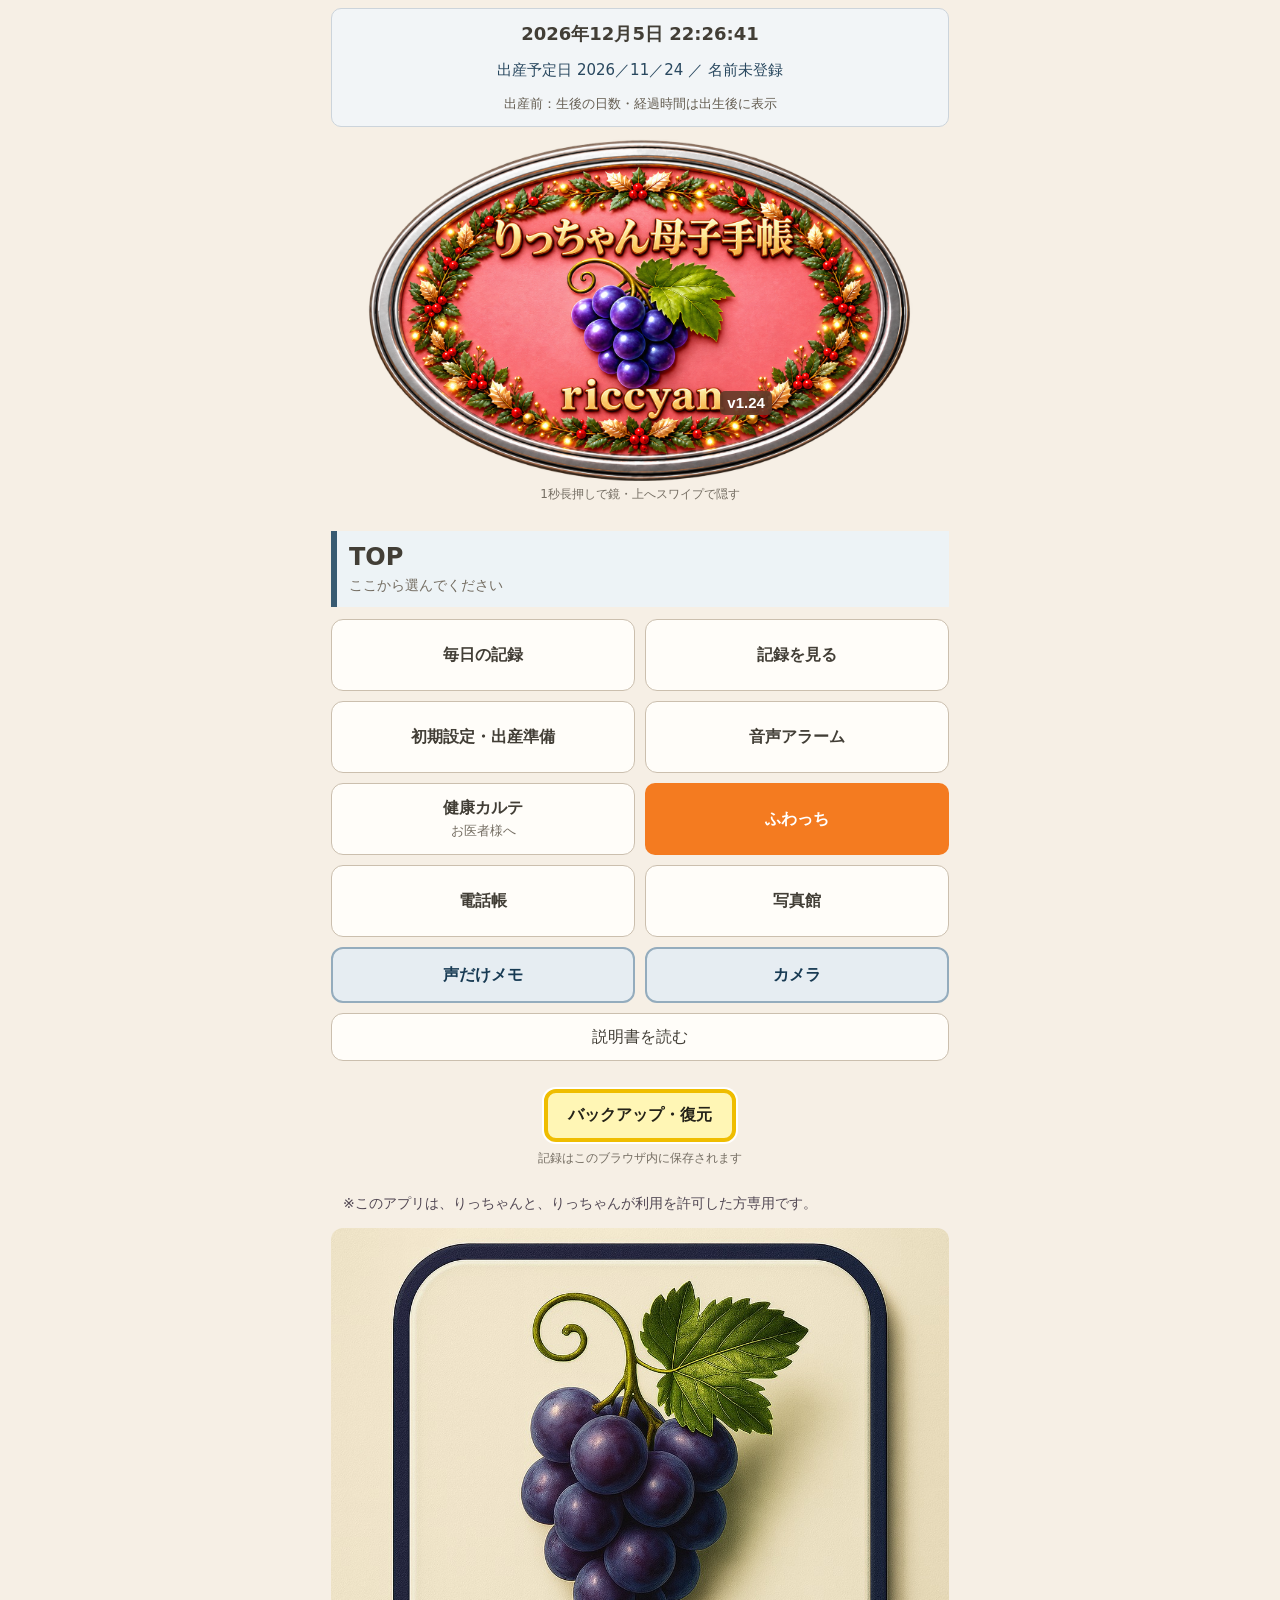
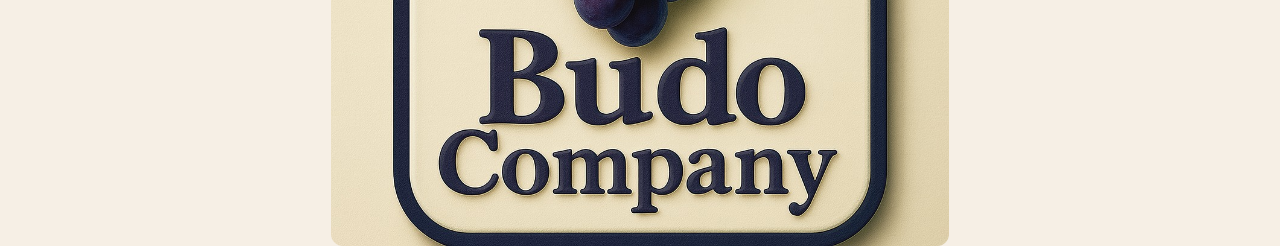
==== commit 4644f1ff: "Add files via upload" ====
--- a/index.html
+++ b/index.html
@@ -1 +1 @@
-<!doctype html><html lang="ja"><meta charset="utf-8"><meta name="viewport" content="width=device-width,initial-scale=1,viewport-fit=cover"><meta name="theme-color" content="#f6efe5"><title>りっちゃん母子手帳</title><link rel="stylesheet" href="style.css?v=1.23"><body><main><button id="sign" class="sign" aria-label="りっちゃん母子手帳・1秒長押しで鏡"><img src="riccyan-sign-v1.02.png" alt="りっちゃん母子手帳 riccyan" width="1678" height="937"><small>1秒長押しで鏡・上へスワイプで隠す</small><span id="sign-version">v1.23</span></button><div id="clock-strip" role="group" aria-label="現在日時と出生からの経過時間"><div id="clock-now">時計を読み込み中…</div><small id="clock-age">出生日は設定から登録できます</small></div><nav id="nav"></nav><section id="view"></section><footer><button id="settings">設定・バックアップ</button><small>記録はこのブラウザ内に保存されます</small></footer></main><dialog id="dialog"></dialog><p id="status" role="status" aria-live="polite"></p><script src="core.js?v=1.23"></script><script src="expense-template.js?v=1.23"></script><script src="runtime.js?v=1.23"></script></body></html>
+<!doctype html><html lang="ja"><meta charset="utf-8"><meta name="viewport" content="width=device-width,initial-scale=1,viewport-fit=cover"><meta name="theme-color" content="#f6efe5"><title>りっちゃん母子手帳</title><link rel="stylesheet" href="style.css?v=1.24"><body><main><button id="sign" class="sign" aria-label="りっちゃん母子手帳・1秒長押しで鏡"><img src="riccyan-sign-v1.02.png" alt="りっちゃん母子手帳 riccyan" width="1678" height="937"><small>1秒長押しで鏡・上へスワイプで隠す</small><span id="sign-version">v1.24</span></button><div id="clock-strip" role="group" aria-label="現在日時と出生からの経過時間"><div id="clock-now">時計を読み込み中…</div><small id="clock-age">出生日は設定から登録できます</small></div><nav id="nav"></nav><section id="view"></section><footer><button id="settings">設定・バックアップ</button><small>記録はこのブラウザ内に保存されます</small></footer></main><dialog id="dialog"></dialog><p id="status" role="status" aria-live="polite"></p><script src="core.js?v=1.24"></script><script src="expense-template.js?v=1.24"></script><script src="runtime.js?v=1.24"></script></body></html>
--- a/style.css
+++ b/style.css
@@ -95,3 +95,5 @@
 .save-feedback{background:#e6efdf;border:1px solid #8d9e7d;border-radius:8px;padding:10px;font-size:.9rem;pointer-events:none}
 
 .feeding-kind-legacy{display:none!important}
+
+.home-modes .home-guide{grid-column:1/-1;display:flex;align-items:center;justify-content:center;min-height:48px;padding:12px;border:1px solid #cbbfae;border-radius:12px;background:#fffdf9;color:inherit;text-decoration:none}.home-guide:focus-visible{outline:3px solid #8b9c70;outline-offset:2px}
